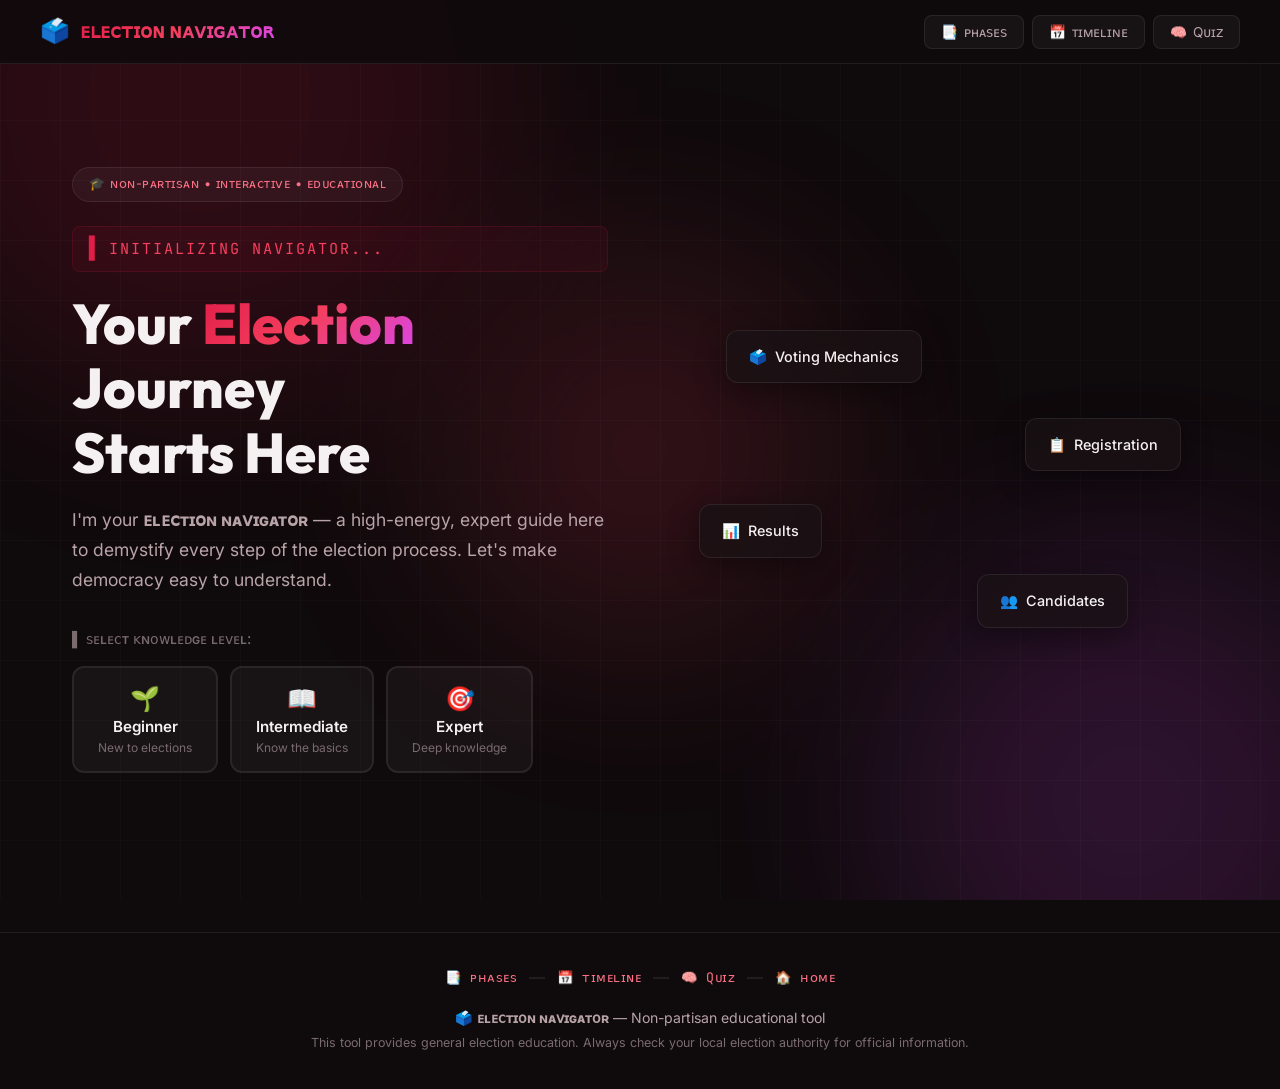
==== index.html @ d2ea7df3 "First Commit" ====
<!DOCTYPE html>
<html lang="en">
<head>
    <meta charset="UTF-8">
    <meta name="viewport" content="width=device-width, initial-scale=1.0">
    <meta name="description" content="Election Navigator — Your interactive, non-partisan guide to understanding the election process from registration to results.">
    <title>Election Navigator — Your Guide to the Election Process</title>
    <link rel="preconnect" href="https://fonts.googleapis.com">
    <link rel="preconnect" href="https://fonts.gstatic.com" crossorigin>
    <link href="https://fonts.googleapis.com/css2?family=Inter:wght@300;400;500;600;700;800;900&family=Outfit:wght@400;500;600;700;800&family=JetBrains+Mono:wght@400;500;600;700&display=swap" rel="stylesheet">
    <!-- Modular CSS -->
    <link rel="stylesheet" href="css/tokens.css">
    <link rel="stylesheet" href="css/base.css">
    <link rel="stylesheet" href="css/layout.css">
    <link rel="stylesheet" href="css/components.css">
    <link rel="stylesheet" href="css/neon-grid.css">
</head>
<body>
    <!-- Animated Background -->
    <div class="bg-animation">
        <div class="bg-orb bg-orb-1"></div>
        <div class="bg-orb bg-orb-2"></div>
        <div class="bg-orb bg-orb-3"></div>
        <div class="bg-grid"></div>
    </div>

    <!-- Header -->
    <header id="main-header">
        <div class="header-inner">
            <div class="logo">
                <span class="logo-icon">🗳️</span>
                <span class="logo-text">ᴇʟᴇᴄᴛɪᴏɴ ɴᴀᴠɪɢᴀᴛᴏʀ</span>
            </div>
            <nav class="header-nav">
                <button id="nav-phases" class="nav-btn">
                    <span>📑</span> ᴘʜᴀꜱᴇꜱ
                </button>
                <button id="nav-timeline" class="nav-btn">
                    <span>📅</span> ᴛɪᴍᴇʟɪɴᴇ
                </button>
                <button id="nav-quiz" class="nav-btn">
                    <span>🧠</span> Qᴜɪᴢ
                </button>
            </nav>
        </div>
    </header>

    <!-- Hero / Welcome Section -->
    <section id="hero" class="hero-section">
        <div class="hero-content">
            <div class="hero-badge">🎓 ɴᴏɴ-ᴘᴀʀᴛɪꜱᴀɴ • ɪɴᴛᴇʀᴀᴄᴛɪᴠᴇ • ᴇᴅᴜᴄᴀᴛɪᴏɴᴀʟ</div>
            <div class="terminal-init" id="terminal-init">
                <span class="terminal-caret">▌</span> <span class="terminal-text">INITIALIZING NAVIGATOR...</span>
            </div>
            <h1 class="hero-title">
                Your <span class="gradient-text">Election</span> Journey<br>Starts Here
            </h1>
            <p class="hero-subtitle">
                I'm your <strong>ᴇʟᴇᴄᴛɪᴏɴ ɴᴀᴠɪɢᴀᴛᴏʀ</strong> — a high-energy, expert guide here to
                demystify every step of the election process. Let's make democracy easy to understand.
            </p>
            <div class="hero-cta">
                <p class="cta-label">▌ ꜱᴇʟᴇᴄᴛ ᴋɴᴏᴡʟᴇᴅɢᴇ ʟᴇᴠᴇʟ:</p>
                <div class="level-selector" id="level-selector">
                    <button class="level-btn" data-level="beginner" id="btn-beginner">
                        <span class="level-emoji">🌱</span>
                        <span class="level-name">Beginner</span>
                        <span class="level-desc">New to elections</span>
                    </button>
                    <button class="level-btn" data-level="intermediate" id="btn-intermediate">
                        <span class="level-emoji">📖</span>
                        <span class="level-name">Intermediate</span>
                        <span class="level-desc">Know the basics</span>
                    </button>
                    <button class="level-btn" data-level="expert" id="btn-expert">
                        <span class="level-emoji">🎯</span>
                        <span class="level-name">Expert</span>
                        <span class="level-desc">Deep knowledge</span>
                    </button>
                </div>
            </div>
        </div>
        <div class="hero-visual">
            <div class="hero-card hero-card-1"><span>🗳️</span> Voting Mechanics</div>
            <div class="hero-card hero-card-2"><span>📋</span> Registration</div>
            <div class="hero-card hero-card-3"><span>📊</span> Results</div>
            <div class="hero-card hero-card-4"><span>👥</span> Candidates</div>
        </div>
    </section>

    <!-- Region Input Section -->
    <section id="region-section" class="region-section hidden">
        <div class="region-card glass-card">
            <div class="neon-header">▌║ 📍 ʀᴇɢɪᴏɴ ᴄᴏɴꜰɪɢᴜʀᴀᴛɪᴏɴ ║▌</div>
            <p>Enter your country or region for a tailored election timeline — or skip to explore general content.</p>
            <div class="region-input-group">
                <input type="text" id="region-input" placeholder="e.g., United States, India, United Kingdom..." autocomplete="off">
                <button id="region-submit" class="btn-primary">Generate Timeline</button>
            </div>
            <button id="region-skip" class="btn-ghost">Skip — Show General Info</button>
        </div>
    </section>

    <!-- Progress Tracker -->
    <section id="progress-section" class="progress-section hidden">
        <div class="progress-inner">
            <div class="neon-header">▌║ 📈 ʟᴇᴀʀɴɪɴɢ ᴘʀᴏɢʀᴇꜱꜱ ║▌</div>
            <div class="unicode-progress-bar" id="unicode-progress">
                <span class="progress-label">𝗞𝗡𝗢𝗪𝗟𝗘𝗗𝗚𝗘 𝗗𝗘𝗧𝗘𝗖𝗧𝗘𝗗:</span>
                <span class="progress-bar-track" id="progress-bar-visual">[░░░░░░░░░░]</span>
                <span class="progress-pct" id="progress-pct">0%</span>
            </div>
            <!-- Dynamically populated by renderer.js -->
            <div class="progress-track" id="progress-track"></div>
        </div>
    </section>

    <!-- Phase Cards Section -->
    <section id="phases-section" class="phases-section hidden">
        <div class="neon-header neon-header-center">▌║ 📚 ꜱʏꜱᴛᴇᴍ ᴘʜᴀꜱᴇꜱ ║▌</div>
        <div class="neon-separator">————————————————————————————————————</div>
        <p class="section-desc">Click any phase to dive deep. Complete the quiz to unlock the next phase.</p>
        <!-- Dynamically populated by renderer.js -->
        <div class="phases-grid" id="phases-grid"></div>
    </section>

    <!-- Timeline Section -->
    <section id="timeline-section" class="timeline-section hidden">
        <div class="neon-header neon-header-center">▌║ 📅 ᴇʟᴇᴄᴛɪᴏɴ ᴛɪᴍᴇʟɪɴᴇ ║▌</div>
        <div class="neon-separator">————————————————————————————————————</div>
        <p class="section-desc" id="timeline-desc">A generalized overview of the election cycle.</p>
        <!-- Dynamically populated by renderer.js -->
        <div class="timeline" id="timeline-container"></div>
    </section>

    <!-- Quick Actions Bar -->
    <div id="quick-actions" class="quick-actions hidden">
        <div class="qa-terminal-label">▌ Qᴜɪᴄᴋ-ᴀᴄᴛɪᴏɴ ᴛᴇʀᴍɪɴᴀʟ</div>
        <button class="qa-btn" id="qa-learn">📋 ʀᴇɢɪꜱᴛʀᴀᴛɪᴏɴ</button>
        <button class="qa-btn" id="qa-timeline">📅 ᴛɪᴍᴇʟɪɴᴇ</button>
        <button class="qa-btn" id="qa-quiz">🧠 Qᴜɪᴢ</button>
        <button class="qa-btn" id="qa-home">🏠 ʜᴏᴍᴇ</button>
    </div>

    <!-- Phase Detail Modal -->
    <div id="phase-modal" class="modal-overlay hidden">
        <div class="modal-content glass-card">
            <button class="modal-close" id="modal-close-btn">✕</button>
            <div id="modal-body"></div>
            <div class="modal-footer">
                <button class="btn-primary" id="modal-quiz-btn">🧠 Check for Understanding</button>
            </div>
        </div>
    </div>

    <!-- Quiz Modal -->
    <div id="quiz-modal" class="modal-overlay hidden">
        <div class="modal-content glass-card quiz-modal-content">
            <button class="modal-close" id="quiz-close-btn">✕</button>
            <div id="quiz-body"></div>
        </div>
    </div>

    <!-- Completion Celebration -->
    <div id="celebration" class="celebration hidden">
        <div class="celebration-content glass-card">
            <div class="celebration-emoji">🎉</div>
            <h2>Congratulations!</h2>
            <p id="celebration-text">You've completed all phases! You're now an Election Expert!</p>
            <button class="btn-primary">Continue Exploring</button>
        </div>
    </div>

    <!-- Footer -->
    <footer id="main-footer">
        <div class="footer-inner">
            <div class="footer-nav">
                <span class="footer-nav-btn">📑 ᴘʜᴀꜱᴇꜱ</span>
                <span class="footer-sep">—</span>
                <span class="footer-nav-btn">📅 ᴛɪᴍᴇʟɪɴᴇ</span>
                <span class="footer-sep">—</span>
                <span class="footer-nav-btn">🧠 Qᴜɪᴢ</span>
                <span class="footer-sep">—</span>
                <span class="footer-nav-btn">🏠 ʜᴏᴍᴇ</span>
            </div>
            <p>🗳️ <strong>ᴇʟᴇᴄᴛɪᴏɴ ɴᴀᴠɪɢᴀᴛᴏʀ</strong> — Non-partisan educational tool</p>
            <p class="footer-note">This tool provides general election education. Always check your local election authority for official information.</p>
        </div>
    </footer>

    <!-- ES Module Entry Point -->
    <script type="module" src="js/main.js"></script>
</body>
</html>
---- css/tokens.css ----
/* ============================================================
   DESIGN TOKENS — Single source of truth for theming
   Change these variables to retheme the entire application.
   ============================================================ */
:root {
  /* Background */
  --bg-primary: #0f0a0c;
  --bg-secondary: #1a1215;
  --bg-card: rgba(26, 18, 21, 0.75);

  /* Surfaces & Borders */
  --surface: rgba(255, 255, 255, 0.04);
  --border: rgba(255, 255, 255, 0.08);
  --border-hover: rgba(255, 255, 255, 0.15);

  /* Text */
  --text-primary: #f5f0f1;
  --text-secondary: #b8a3a8;
  --text-muted: #7a6b6f;

  /* Accent Colors (Rose / Magenta) */
  --accent-1: #e11d48;
  --accent-2: #f43f5e;
  --accent-3: #fb7185;
  --accent-glow: rgba(225, 29, 72, 0.3);

  /* Semantic Colors */
  --success: #10b981;
  --warning: #d946ef;
  --danger: #ef4444;

  /* Gradients */
  --gradient-primary: linear-gradient(135deg, #e11d48, #f43f5e, #fb7185);
  --gradient-hero: linear-gradient(135deg, #e11d48 0%, #f43f5e 50%, #d946ef 100%);

  /* Border Radius */
  --radius-sm: 8px;
  --radius-md: 12px;
  --radius-lg: 20px;
  --radius-xl: 28px;

  /* Shadows */
  --shadow-sm: 0 2px 8px rgba(0, 0, 0, 0.3);
  --shadow-md: 0 8px 30px rgba(0, 0, 0, 0.4);
  --shadow-lg: 0 20px 60px rgba(0, 0, 0, 0.5);

  /* Typography */
  --font-display: 'Outfit', sans-serif;
  --font-body: 'Inter', sans-serif;
  --font-mono: 'JetBrains Mono', monospace;

  /* Transitions */
  --transition: 0.3s cubic-bezier(0.4, 0, 0.2, 1);
}
---- css/base.css ----
/* ============================================================
   BASE — Reset, body, animated background, utility classes
   ============================================================ */

/* Reset */
*,
*::before,
*::after {
  box-sizing: border-box;
  margin: 0;
  padding: 0;
}

html {
  scroll-behavior: smooth;
  font-size: 16px;
}

body {
  font-family: var(--font-body);
  background: var(--bg-primary);
  color: var(--text-primary);
  min-height: 100vh;
  overflow-x: hidden;
  line-height: 1.6;
}

/* Animated Background */
.bg-animation {
  position: fixed;
  inset: 0;
  z-index: 0;
  overflow: hidden;
  pointer-events: none;
}

.bg-orb {
  position: absolute;
  border-radius: 50%;
  filter: blur(100px);
  opacity: 0.15;
  animation: orbFloat 20s ease-in-out infinite;
}

.bg-orb-1 {
  width: 600px;
  height: 600px;
  background: var(--accent-1);
  top: -200px;
  left: -100px;
}

.bg-orb-2 {
  width: 500px;
  height: 500px;
  background: var(--warning);
  bottom: -150px;
  right: -100px;
  animation-delay: -7s;
  animation-duration: 25s;
}

.bg-orb-3 {
  width: 400px;
  height: 400px;
  background: var(--accent-2);
  top: 50%;
  left: 50%;
  transform: translate(-50%, -50%);
  animation-delay: -14s;
  animation-duration: 30s;
}

.bg-grid {
  position: absolute;
  inset: 0;
  background-image:
    linear-gradient(rgba(255, 255, 255, 0.02) 1px, transparent 1px),
    linear-gradient(90deg, rgba(255, 255, 255, 0.02) 1px, transparent 1px);
  background-size: 60px 60px;
}

@keyframes orbFloat {
  0%, 100% { transform: translate(0, 0) scale(1); }
  33% { transform: translate(50px, -60px) scale(1.1); }
  66% { transform: translate(-30px, 40px) scale(0.9); }
}

/* Utility Classes */
.hidden { display: none !important; }

.glass-card {
  background: var(--bg-card);
  backdrop-filter: blur(20px);
  border: 1px solid var(--border);
  border-radius: var(--radius-lg);
}

.gradient-text {
  background: var(--gradient-hero);
  -webkit-background-clip: text;
  -webkit-text-fill-color: transparent;
}

/* Section typography */
.section-title {
  font-family: var(--font-display);
  font-size: 2rem;
  font-weight: 700;
  text-align: center;
  margin-bottom: 0.5rem;
}

.section-desc {
  text-align: center;
  color: var(--text-secondary);
  margin-bottom: 2.5rem;
  max-width: 600px;
  margin-left: auto;
  margin-right: auto;
}

.section-label {
  font-family: var(--font-display);
  font-size: 1rem;
  font-weight: 600;
  color: var(--text-muted);
  text-align: center;
  text-transform: uppercase;
  letter-spacing: 2px;
  margin-bottom: 1.5rem;
}
---- css/layout.css ----
/* ============================================================
   LAYOUT — Header, Hero, Region, Progress, Phases Grid,
            Timeline, Quick Actions, Footer, Responsive
   ============================================================ */

/* ----- Header ----- */
#main-header {
  position: fixed;
  top: 0; left: 0; right: 0;
  z-index: 100;
  background: rgba(15, 10, 12, 0.85);
  backdrop-filter: blur(20px);
  border-bottom: 1px solid var(--border);
  padding: 0 2rem;
  height: 64px;
}

.header-inner {
  max-width: 1200px;
  margin: 0 auto;
  display: flex;
  align-items: center;
  justify-content: space-between;
  height: 100%;
}

.logo {
  display: flex;
  align-items: center;
  gap: 10px;
}

.logo-icon { font-size: 1.5rem; }

.logo-text {
  font-family: var(--font-display);
  font-weight: 700;
  font-size: 1.25rem;
  background: var(--gradient-hero);
  -webkit-background-clip: text;
  -webkit-text-fill-color: transparent;
}

.header-nav { display: flex; gap: 8px; }

.nav-btn {
  background: var(--surface);
  border: 1px solid var(--border);
  color: var(--text-secondary);
  padding: 8px 16px;
  border-radius: var(--radius-sm);
  cursor: pointer;
  font-family: var(--font-body);
  font-size: 0.85rem;
  transition: var(--transition);
  display: flex;
  align-items: center;
  gap: 6px;
}

.nav-btn:hover {
  background: rgba(255, 255, 255, 0.08);
  color: var(--text-primary);
  border-color: var(--border-hover);
}

/* ----- Hero ----- */
.hero-section {
  position: relative;
  z-index: 1;
  min-height: 100vh;
  display: flex;
  align-items: center;
  justify-content: center;
  gap: 4rem;
  padding: 100px 2rem 60px;
  max-width: 1200px;
  margin: 0 auto;
}

.hero-content { flex: 1; max-width: 600px; }

.hero-badge {
  display: inline-block;
  padding: 6px 16px;
  border-radius: 50px;
  background: var(--surface);
  border: 1px solid var(--border);
  font-size: 0.8rem;
  color: var(--accent-3);
  margin-bottom: 1.5rem;
  letter-spacing: 0.5px;
}

.hero-title {
  font-family: var(--font-display);
  font-size: clamp(2.5rem, 5vw, 3.5rem);
  font-weight: 800;
  line-height: 1.15;
  margin-bottom: 1.25rem;
}

.hero-subtitle {
  font-size: 1.1rem;
  color: var(--text-secondary);
  line-height: 1.7;
  margin-bottom: 2rem;
}

.cta-label {
  font-size: 0.9rem;
  color: var(--text-muted);
  margin-bottom: 1rem;
  font-weight: 500;
}

.level-selector { display: flex; gap: 12px; flex-wrap: wrap; }

.level-btn {
  display: flex;
  flex-direction: column;
  align-items: center;
  gap: 4px;
  padding: 16px 24px;
  border-radius: var(--radius-md);
  background: var(--surface);
  border: 2px solid var(--border);
  color: var(--text-primary);
  cursor: pointer;
  transition: var(--transition);
  font-family: var(--font-body);
  min-width: 120px;
}

.level-btn:hover {
  border-color: var(--accent-1);
  background: rgba(225, 29, 72, 0.1);
  transform: translateY(-3px);
}

.level-btn.selected {
  border-color: var(--accent-1);
  background: rgba(225, 29, 72, 0.15);
  box-shadow: 0 0 20px var(--accent-glow);
}

.level-emoji { font-size: 1.5rem; }
.level-name { font-weight: 600; font-size: 0.95rem; }
.level-desc { font-size: 0.75rem; color: var(--text-muted); }

/* Hero floating cards */
.hero-visual { flex: 1; position: relative; min-height: 350px; display: none; }

.hero-card {
  position: absolute;
  padding: 14px 22px;
  border-radius: var(--radius-md);
  background: var(--bg-card);
  backdrop-filter: blur(10px);
  border: 1px solid var(--border);
  font-weight: 500;
  font-size: 0.9rem;
  display: flex;
  align-items: center;
  gap: 8px;
  animation: cardFloat 6s ease-in-out infinite;
  box-shadow: var(--shadow-md);
}

.hero-card-1 { top: 10%; left: 10%; animation-delay: 0s; }
.hero-card-2 { top: 35%; right: 5%; animation-delay: -1.5s; }
.hero-card-3 { bottom: 25%; left: 5%; animation-delay: -3s; }
.hero-card-4 { bottom: 5%; right: 15%; animation-delay: -4.5s; }

@keyframes cardFloat {
  0%, 100% { transform: translateY(0); }
  50% { transform: translateY(-15px); }
}

@media (min-width: 900px) { .hero-visual { display: block; } }

/* ----- Region Section ----- */
.region-section { position: relative; z-index: 1; padding: 2rem; max-width: 650px; margin: 0 auto; }
.region-card { padding: 2.5rem; text-align: center; }
.region-card h2 { font-family: var(--font-display); margin-bottom: 0.75rem; }
.region-card p { color: var(--text-secondary); margin-bottom: 1.5rem; }
.region-input-group { display: flex; gap: 10px; margin-bottom: 1rem; }

#region-input {
  flex: 1;
  padding: 12px 18px;
  border-radius: var(--radius-md);
  background: var(--surface);
  border: 1px solid var(--border);
  color: var(--text-primary);
  font-family: var(--font-body);
  font-size: 0.95rem;
  outline: none;
  transition: var(--transition);
}

#region-input:focus {
  border-color: var(--accent-1);
  box-shadow: 0 0 0 3px var(--accent-glow);
}

/* ----- Progress Section ----- */
.progress-section { position: relative; z-index: 1; padding: 3rem 2rem 1rem; }
.progress-inner { max-width: 800px; margin: 0 auto; }
.progress-track { display: flex; align-items: center; justify-content: center; gap: 0; flex-wrap: wrap; }

.progress-step { display: flex; flex-direction: column; align-items: center; gap: 6px; }
.progress-step span { font-size: 0.8rem; color: var(--text-muted); font-weight: 500; }

.step-dot {
  width: 40px; height: 40px;
  border-radius: 50%;
  background: var(--surface);
  border: 2px solid var(--border);
  display: flex; align-items: center; justify-content: center;
  font-weight: 700; font-size: 0.85rem;
  color: var(--text-muted);
  transition: var(--transition);
}

.progress-step.completed .step-dot { background: var(--accent-1); border-color: var(--accent-1); color: #fff; }
.progress-step.active .step-dot { border-color: var(--accent-1); color: var(--accent-1); box-shadow: 0 0 15px var(--accent-glow); }
.progress-step.completed span,
.progress-step.active span { color: var(--text-primary); }

.progress-line {
  width: 60px; height: 2px;
  background: var(--border);
  margin: 0 8px; margin-bottom: 20px;
  transition: var(--transition);
}

.progress-line.filled { background: var(--accent-1); }

/* ----- Phases Grid ----- */
.phases-section { position: relative; z-index: 1; padding: 3rem 2rem 4rem; max-width: 1200px; margin: 0 auto; }
.phases-grid { display: grid; grid-template-columns: repeat(auto-fill, minmax(270px, 1fr)); gap: 20px; }

/* ----- Timeline ----- */
.timeline-section { position: relative; z-index: 1; padding: 3rem 2rem 4rem; max-width: 800px; margin: 0 auto; }
.timeline { position: relative; padding-left: 40px; }
.timeline::before {
  content: '';
  position: absolute;
  left: 15px; top: 0; bottom: 0;
  width: 2px;
  background: var(--border);
}

.tl-item {
  position: relative;
  margin-bottom: 2rem;
  padding: 1.5rem;
  background: var(--bg-card);
  border: 1px solid var(--border);
  border-radius: var(--radius-md);
  transition: var(--transition);
}

.tl-item:hover { border-color: var(--border-hover); transform: translateX(4px); }

.tl-dot {
  position: absolute;
  left: -33px; top: 1.5rem;
  width: 12px; height: 12px;
  border-radius: 50%;
  background: var(--accent-1);
  border: 2px solid var(--bg-primary);
  box-shadow: 0 0 10px var(--accent-glow);
}

.tl-item h4 { font-family: var(--font-display); font-size: 1rem; margin-bottom: 4px; }
.tl-item .tl-date { font-size: 0.8rem; color: var(--accent-3); margin-bottom: 0.5rem; font-weight: 500; }
.tl-item p { font-size: 0.88rem; color: var(--text-secondary); line-height: 1.5; }

/* ----- Quick Actions ----- */
.quick-actions {
  position: fixed;
  bottom: 24px; left: 50%;
  transform: translateX(-50%);
  z-index: 90;
  display: flex; gap: 10px;
  padding: 12px 20px;
  background: rgba(15, 10, 12, 0.92);
  backdrop-filter: blur(20px);
  border: 1px solid var(--border);
  border-radius: 50px;
  box-shadow: var(--shadow-lg);
  animation: slideUp 0.5s ease-out;
}

@keyframes slideUp {
  from { transform: translateX(-50%) translateY(40px); opacity: 0; }
  to { transform: translateX(-50%) translateY(0); opacity: 1; }
}

/* ----- Footer ----- */
#main-footer {
  position: relative;
  z-index: 1;
  padding: 2rem;
  border-top: 1px solid var(--border);
  text-align: center;
  margin-top: 2rem;
}

.footer-inner p { color: var(--text-secondary); font-size: 0.88rem; margin-bottom: 4px; }
.footer-note { font-size: 0.78rem !important; color: var(--text-muted) !important; }

/* ----- Responsive ----- */
@media (max-width: 768px) {
  .hero-section { flex-direction: column; padding-top: 80px; gap: 2rem; min-height: auto; }
  .hero-title { font-size: 2rem; }
  .level-selector { flex-direction: column; }
  .level-btn { flex-direction: row; min-width: unset; }
  .phases-grid { grid-template-columns: 1fr; }
  .quick-actions {
    flex-direction: column;
    border-radius: var(--radius-lg);
    bottom: 12px; left: 12px; right: 12px;
    transform: none;
  }
  @keyframes slideUp {
    from { transform: translateY(40px); opacity: 0; }
    to { transform: translateY(0); opacity: 1; }
  }
  .region-input-group { flex-direction: column; }
  .header-nav { display: none; }
  .modal-content { padding: 1.5rem; }
  .progress-line { width: 30px; }
}
---- css/components.css ----
/* ============================================================
   COMPONENTS — Buttons, Cards, Modals, Tags, Quiz, Celebration
   ============================================================ */

/* ----- Buttons ----- */
.btn-primary {
  background: var(--gradient-primary);
  color: #fff;
  border: none;
  padding: 12px 28px;
  border-radius: var(--radius-md);
  cursor: pointer;
  font-family: var(--font-body);
  font-weight: 600;
  font-size: 0.95rem;
  transition: var(--transition);
  box-shadow: 0 4px 15px var(--accent-glow);
}

.btn-primary:hover {
  transform: translateY(-2px);
  box-shadow: 0 8px 25px var(--accent-glow);
}

.btn-ghost {
  background: transparent;
  color: var(--text-secondary);
  border: 1px solid var(--border);
  padding: 10px 24px;
  border-radius: var(--radius-md);
  cursor: pointer;
  font-family: var(--font-body);
  font-size: 0.9rem;
  transition: var(--transition);
}

.btn-ghost:hover {
  border-color: var(--border-hover);
  color: var(--text-primary);
}

.qa-btn {
  padding: 10px 18px;
  border-radius: 50px;
  border: 1px solid var(--border);
  background: var(--surface);
  color: var(--text-secondary);
  cursor: pointer;
  font-family: var(--font-body);
  font-size: 0.82rem;
  font-weight: 500;
  transition: var(--transition);
  white-space: nowrap;
}

.qa-btn:hover {
  background: rgba(225, 29, 72, 0.15);
  color: var(--text-primary);
  border-color: var(--accent-1);
}

/* ----- Phase Cards ----- */
.phase-card {
  background: var(--bg-card);
  backdrop-filter: blur(10px);
  border: 1px solid var(--border);
  border-radius: var(--radius-lg);
  padding: 2rem;
  cursor: pointer;
  transition: var(--transition);
  position: relative;
  overflow: hidden;
}

.phase-card::before {
  content: '';
  position: absolute;
  inset: 0;
  background: var(--gradient-primary);
  opacity: 0;
  transition: var(--transition);
}

.phase-card:hover { transform: translateY(-4px); border-color: var(--border-hover); }
.phase-card:hover::before { opacity: 0.05; }
.phase-card.locked { opacity: 0.5; cursor: not-allowed; }
.phase-card.locked:hover { transform: none; }
.phase-card.active { border-color: rgba(225, 29, 72, 0.3); }
.phase-card.done { border-color: rgba(16, 185, 129, 0.3); }

.phase-number {
  position: absolute;
  top: 12px; right: 16px;
  font-family: var(--font-display);
  font-size: 2.5rem;
  font-weight: 800;
  color: rgba(255, 255, 255, 0.04);
  z-index: 0;
}

.phase-icon { font-size: 2rem; margin-bottom: 0.75rem; position: relative; z-index: 1; }

.phase-card h3 {
  font-family: var(--font-display);
  font-size: 1.15rem;
  font-weight: 700;
  margin-bottom: 0.5rem;
  position: relative;
  z-index: 1;
}

.phase-card p {
  font-size: 0.88rem;
  color: var(--text-secondary);
  line-height: 1.5;
  margin-bottom: 1rem;
  position: relative;
  z-index: 1;
}

.phase-tags { display: flex; flex-wrap: wrap; gap: 6px; margin-bottom: 1rem; position: relative; z-index: 1; }

.tag {
  padding: 4px 10px;
  border-radius: 50px;
  font-size: 0.75rem;
  background: var(--surface);
  border: 1px solid var(--border);
  color: var(--text-muted);
}

.phase-status {
  display: flex;
  align-items: center;
  gap: 6px;
  font-size: 0.8rem;
  color: var(--text-muted);
  position: relative;
  z-index: 1;
}

/* ----- Modals ----- */
.modal-overlay {
  position: fixed;
  inset: 0;
  z-index: 200;
  background: rgba(0, 0, 0, 0.7);
  backdrop-filter: blur(8px);
  display: flex;
  align-items: center;
  justify-content: center;
  padding: 2rem;
  animation: fadeIn 0.3s ease;
}

.modal-content {
  width: 100%;
  max-width: 700px;
  max-height: 85vh;
  overflow-y: auto;
  padding: 2.5rem;
  position: relative;
}

.modal-close {
  position: absolute;
  top: 16px; right: 16px;
  width: 36px; height: 36px;
  border-radius: 50%;
  background: var(--surface);
  border: 1px solid var(--border);
  color: var(--text-secondary);
  cursor: pointer;
  font-size: 1rem;
  display: flex;
  align-items: center;
  justify-content: center;
  transition: var(--transition);
}

.modal-close:hover { background: rgba(239, 68, 68, 0.2); color: var(--danger); }
.modal-footer { margin-top: 2rem; display: flex; justify-content: center; }

@keyframes fadeIn { from { opacity: 0; } to { opacity: 1; } }

/* Modal content typography */
#modal-body h2 { font-family: var(--font-display); font-size: 1.6rem; margin-bottom: 0.5rem; }
#modal-body .modal-phase-label { font-size: 0.85rem; color: var(--accent-3); font-weight: 600; margin-bottom: 1.5rem; text-transform: uppercase; letter-spacing: 1px; }
#modal-body h3 { font-family: var(--font-display); font-size: 1.15rem; margin-top: 1.5rem; margin-bottom: 0.5rem; color: var(--accent-3); }
#modal-body p { color: var(--text-secondary); margin-bottom: 0.75rem; line-height: 1.7; }
#modal-body ul { list-style: none; padding: 0; margin-bottom: 1rem; }
#modal-body ul li { padding: 6px 0 6px 20px; position: relative; color: var(--text-secondary); font-size: 0.92rem; }
#modal-body ul li::before { content: '→'; position: absolute; left: 0; color: var(--accent-1); font-weight: 700; }
#modal-body .key-term { color: var(--accent-3); font-weight: 600; }

#modal-body .info-box {
  background: rgba(225, 29, 72, 0.08);
  border: 1px solid rgba(225, 29, 72, 0.2);
  border-radius: var(--radius-md);
  padding: 1rem 1.25rem;
  margin: 1rem 0;
}

#modal-body .info-box p { color: var(--text-primary); margin: 0; }

/* ----- Quiz ----- */
.quiz-modal-content { max-width: 600px; }
#quiz-body h2 { font-family: var(--font-display); font-size: 1.4rem; margin-bottom: 0.25rem; }
#quiz-body .quiz-phase-label { font-size: 0.85rem; color: var(--accent-3); margin-bottom: 1.5rem; }
#quiz-body .quiz-question { font-size: 1.05rem; font-weight: 500; margin-bottom: 1.25rem; line-height: 1.6; }

.quiz-options { display: flex; flex-direction: column; gap: 10px; margin-bottom: 1.5rem; }

.quiz-option {
  padding: 14px 18px;
  border-radius: var(--radius-md);
  background: var(--surface);
  border: 2px solid var(--border);
  color: var(--text-primary);
  cursor: pointer;
  font-family: var(--font-body);
  font-size: 0.92rem;
  text-align: left;
  transition: var(--transition);
  display: flex;
  align-items: center;
  gap: 10px;
}

.quiz-option:hover { border-color: var(--accent-1); background: rgba(225, 29, 72, 0.08); }
.quiz-option.correct { border-color: var(--success); background: rgba(16, 185, 129, 0.1); }
.quiz-option.wrong { border-color: var(--danger); background: rgba(239, 68, 68, 0.1); }

.quiz-option .opt-letter {
  width: 28px; height: 28px;
  border-radius: 50%;
  background: rgba(255, 255, 255, 0.06);
  display: flex; align-items: center; justify-content: center;
  font-weight: 700; font-size: 0.8rem;
  flex-shrink: 0;
}

.quiz-feedback {
  padding: 1rem 1.25rem;
  border-radius: var(--radius-md);
  margin-bottom: 1rem;
  font-size: 0.92rem;
  line-height: 1.5;
}

.quiz-feedback.correct-fb { background: rgba(16, 185, 129, 0.1); border: 1px solid rgba(16, 185, 129, 0.3); color: var(--success); }
.quiz-feedback.wrong-fb { background: rgba(239, 68, 68, 0.1); border: 1px solid rgba(239, 68, 68, 0.3); color: var(--danger); }
.quiz-next-btn { margin-top: 0.5rem; }

.quiz-score { text-align: center; padding: 2rem; }
.quiz-score .score-emoji { font-size: 3rem; margin-bottom: 1rem; }
.quiz-score h3 { font-family: var(--font-display); font-size: 1.5rem; margin-bottom: 0.5rem; }
.quiz-score p { color: var(--text-secondary); margin-bottom: 1.5rem; }

/* ----- Celebration ----- */
.celebration {
  position: fixed;
  inset: 0;
  z-index: 300;
  background: rgba(0, 0, 0, 0.8);
  backdrop-filter: blur(10px);
  display: flex;
  align-items: center;
  justify-content: center;
}

.celebration-content { padding: 3rem; text-align: center; max-width: 450px; }
.celebration-emoji { font-size: 4rem; margin-bottom: 1rem; animation: celebBounce 1s ease infinite; }
@keyframes celebBounce { 0%,100% { transform: scale(1); } 50% { transform: scale(1.2); } }
.celebration-content h2 { font-family: var(--font-display); font-size: 2rem; margin-bottom: 0.5rem; }
.celebration-content p { color: var(--text-secondary); margin-bottom: 1.5rem; }
---- css/neon-grid.css ----
/* ============================================================
   NEON GRID PROTOCOL — Terminal-style UI elements
   ============================================================ */

/* Terminal Init Greeting */
.terminal-init {
  font-family: var(--font-mono);
  font-size: 0.95rem;
  color: var(--accent-2);
  margin-bottom: 1.25rem;
  display: flex;
  align-items: center;
  gap: 6px;
  padding: 10px 16px;
  background: rgba(225, 29, 72, 0.06);
  border: 1px solid rgba(225, 29, 72, 0.15);
  border-radius: var(--radius-sm);
  letter-spacing: 2px;
}

.terminal-caret {
  color: var(--accent-1);
  animation: caretBlink 1s step-end infinite;
  font-size: 1.2rem;
  line-height: 1;
}

@keyframes caretBlink {
  0%, 100% { opacity: 1; }
  50% { opacity: 0; }
}

/* Neon Block Headers */
.neon-header {
  font-family: var(--font-mono);
  font-size: 1.1rem;
  color: var(--accent-2);
  letter-spacing: 1.5px;
  padding: 8px 0;
  margin-bottom: 0.75rem;
  text-shadow: 0 0 10px var(--accent-glow), 0 0 20px rgba(225, 29, 72, 0.15);
}

.neon-header-center { text-align: center; }

/* Neon Separator */
.neon-separator {
  text-align: center;
  color: var(--accent-1);
  opacity: 0.3;
  font-size: 0.7rem;
  margin-bottom: 0.5rem;
  letter-spacing: -1px;
}

/* Unicode Progress Bar */
.unicode-progress-bar {
  display: flex;
  align-items: center;
  gap: 12px;
  justify-content: center;
  font-family: var(--font-mono);
  font-size: 0.9rem;
  padding: 12px 20px;
  margin-bottom: 1.5rem;
  background: rgba(225, 29, 72, 0.05);
  border: 1px solid rgba(225, 29, 72, 0.12);
  border-radius: var(--radius-md);
}

.progress-label { color: var(--text-muted); font-size: 0.75rem; font-weight: 700; }
.progress-bar-track { color: var(--accent-2); font-size: 1rem; letter-spacing: 1px; }
.progress-pct { color: var(--accent-3); font-weight: 700; font-size: 0.95rem; }

/* Glow-Tab Status Cards */
.glow-tab {
  font-family: var(--font-mono) !important;
  font-size: 0.78rem !important;
  letter-spacing: 0.5px;
  padding: 6px 12px !important;
  border-radius: var(--radius-sm) !important;
  background: rgba(225, 29, 72, 0.06) !important;
  border: 1px solid rgba(225, 29, 72, 0.15) !important;
  color: var(--accent-3) !important;
  text-align: center;
}

/* Quick-Action Terminal Label */
.qa-terminal-label {
  font-family: var(--font-mono);
  font-size: 0.7rem;
  color: var(--accent-3);
  letter-spacing: 1px;
  padding-right: 8px;
  border-right: 1px solid var(--border);
  white-space: nowrap;
}

/* Footer Navigation */
.footer-nav {
  display: flex;
  align-items: center;
  justify-content: center;
  gap: 12px;
  margin-bottom: 1rem;
  flex-wrap: wrap;
}

.footer-nav-btn {
  font-family: var(--font-mono);
  font-size: 0.82rem;
  color: var(--accent-3);
  cursor: pointer;
  transition: var(--transition);
  letter-spacing: 0.5px;
}

.footer-nav-btn:hover {
  color: var(--accent-1);
  text-shadow: 0 0 8px var(--accent-glow);
}

.footer-sep { color: var(--text-muted); opacity: 0.3; }
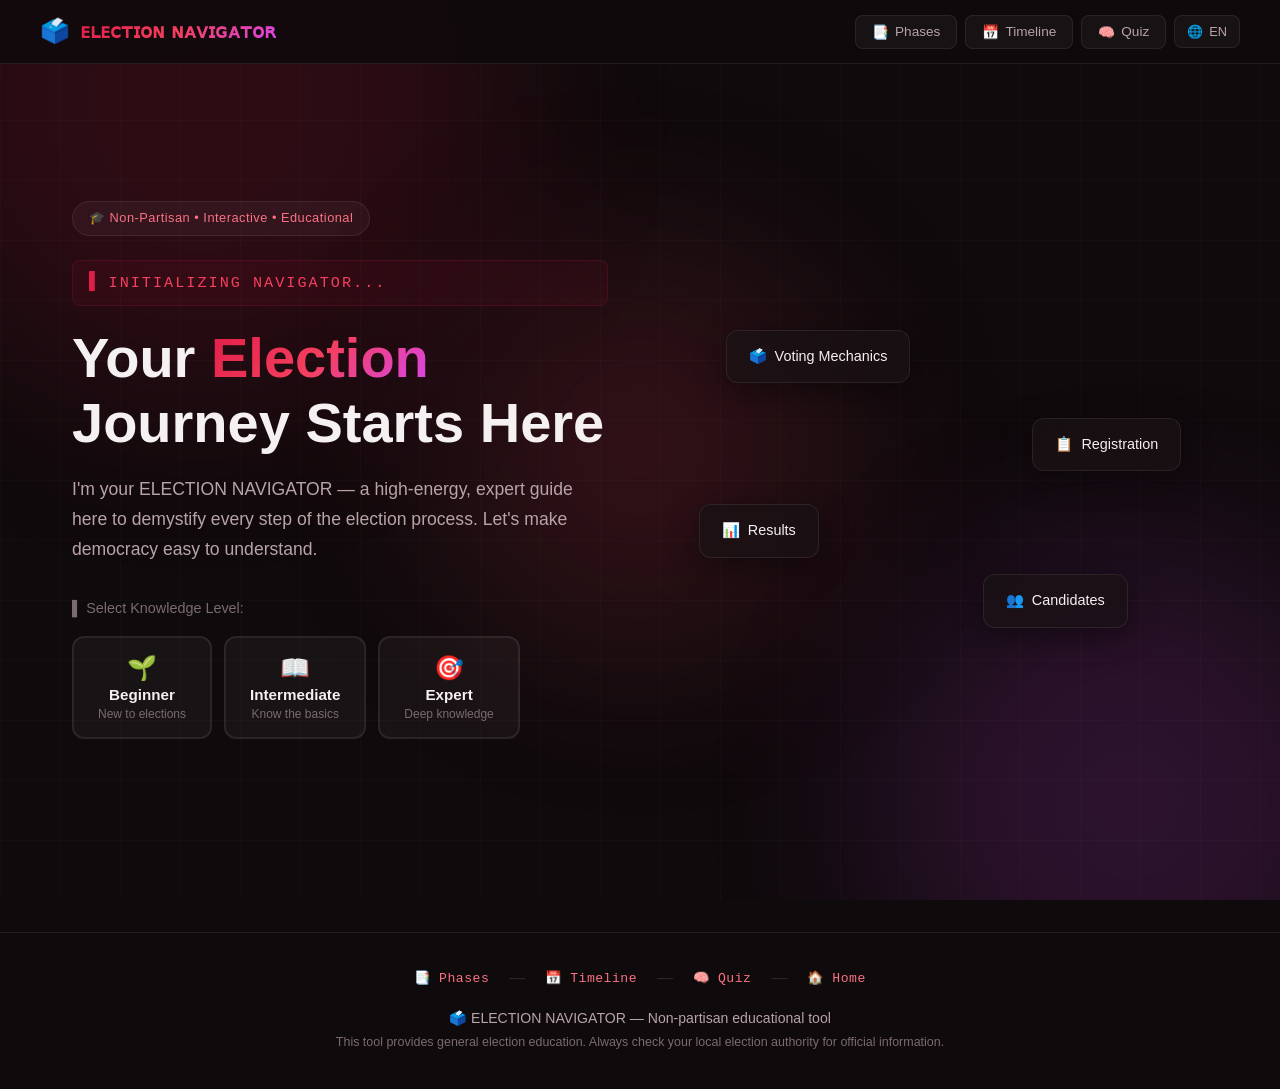
==== commit d4f4c390: "feat: score boost — security, a11y, testing, i18n, Google Services Major overhaul across all 6 evalu" ====
--- a/index.html
+++ b/index.html
@@ -1,13 +1,62 @@
 <!DOCTYPE html>
-<html lang="en">
+<html lang="en" dir="ltr">
 <head>
     <meta charset="UTF-8">
     <meta name="viewport" content="width=device-width, initial-scale=1.0">
-    <meta name="description" content="Election Navigator — Your interactive, non-partisan guide to understanding the election process from registration to results.">
+    <meta name="description" content="Election Navigator — Your interactive, non-partisan guide to understanding the election process from registration to results. Supports multiple languages.">
+    <meta name="theme-color" content="#0f0a0c">
+    <meta name="color-scheme" content="dark">
+    <meta name="robots" content="index, follow">
+    <meta name="author" content="Kanishk Yadav">
+    <meta http-equiv="Content-Security-Policy" content="default-src 'self'; script-src 'self' https://www.googletagmanager.com https://www.google-analytics.com; style-src 'self' https://fonts.googleapis.com 'unsafe-inline'; font-src https://fonts.gstatic.com; connect-src https://www.google-analytics.com https://analytics.google.com; img-src 'self' data:;">
+    <meta http-equiv="X-Content-Type-Options" content="nosniff">
+    <meta name="referrer" content="no-referrer">
     <title>Election Navigator — Your Guide to the Election Process</title>
+
+    <!-- Google Structured Data (JSON-LD) -->
+    <script type="application/ld+json">
+    {
+      "@context": "https://schema.org",
+      "@type": "WebApplication",
+      "name": "Election Navigator",
+      "description": "A non-partisan, interactive educational tool that guides users through the election process from registration to results.",
+      "applicationCategory": "EducationalApplication",
+      "operatingSystem": "Any",
+      "author": {
+        "@type": "Person",
+        "name": "Kanishk Yadav"
+      },
+      "offers": {
+        "@type": "Offer",
+        "price": "0",
+        "priceCurrency": "USD"
+      },
+      "inLanguage": ["en", "hi", "ta", "te", "bn"],
+      "isAccessibleForFree": true
+    }
+    </script>
+
+    <!-- Google Analytics 4 -->
+    <script async src="https://www.googletagmanager.com/gtag/js?id=G-XXXXXXXXXX"></script>
+    <script>
+      window.dataLayer = window.dataLayer || [];
+      function gtag(){dataLayer.push(arguments);}
+      gtag('js', new Date());
+      gtag('config', 'G-XXXXXXXXXX', { anonymize_ip: true, send_page_view: true });
+    </script>
+
+    <!-- Preconnect & DNS Prefetch -->
     <link rel="preconnect" href="https://fonts.googleapis.com">
     <link rel="preconnect" href="https://fonts.gstatic.com" crossorigin>
+    <link rel="dns-prefetch" href="https://www.googletagmanager.com">
+
+    <!-- Google Fonts -->
     <link href="https://fonts.googleapis.com/css2?family=Inter:wght@300;400;500;600;700;800;900&family=Outfit:wght@400;500;600;700;800&family=JetBrains+Mono:wght@400;500;600;700&display=swap" rel="stylesheet">
+
+    <!-- Preload Critical CSS -->
+    <link rel="preload" href="css/tokens.css" as="style">
+    <link rel="preload" href="css/base.css" as="style">
+
     <!-- Modular CSS -->
     <link rel="stylesheet" href="css/tokens.css">
     <link rel="stylesheet" href="css/base.css">
@@ -16,8 +65,14 @@
     <link rel="stylesheet" href="css/neon-grid.css">
 </head>
 <body>
+    <!-- Skip Navigation Link (Accessibility) -->
+    <a href="#hero" class="skip-link" id="skip-link">Skip to main content</a>
+
+    <!-- Live Region for Screen Reader Announcements -->
+    <div id="sr-announcer" class="sr-only" aria-live="polite" aria-atomic="true" role="status"></div>
+
     <!-- Animated Background -->
-    <div class="bg-animation">
+    <div class="bg-animation" aria-hidden="true">
         <div class="bg-orb bg-orb-1"></div>
         <div class="bg-orb bg-orb-2"></div>
         <div class="bg-orb bg-orb-3"></div>
@@ -25,62 +80,73 @@
     </div>
 
     <!-- Header -->
-    <header id="main-header">
+    <header id="main-header" role="banner">
         <div class="header-inner">
             <div class="logo">
-                <span class="logo-icon">🗳️</span>
+                <span class="logo-icon" aria-hidden="true">🗳️</span>
                 <span class="logo-text">ᴇʟᴇᴄᴛɪᴏɴ ɴᴀᴠɪɢᴀᴛᴏʀ</span>
             </div>
-            <nav class="header-nav">
-                <button id="nav-phases" class="nav-btn">
-                    <span>📑</span> ᴘʜᴀꜱᴇꜱ
+            <nav class="header-nav" aria-label="Main navigation">
+                <button id="nav-phases" class="nav-btn" aria-label="Navigate to Phases section">
+                    <span aria-hidden="true">📑</span> <span data-i18n="header.phases">ᴘʜᴀꜱᴇꜱ</span>
                 </button>
-                <button id="nav-timeline" class="nav-btn">
-                    <span>📅</span> ᴛɪᴍᴇʟɪɴᴇ
+                <button id="nav-timeline" class="nav-btn" aria-label="Navigate to Timeline section">
+                    <span aria-hidden="true">📅</span> <span data-i18n="header.timeline">ᴛɪᴍᴇʟɪɴᴇ</span>
                 </button>
-                <button id="nav-quiz" class="nav-btn">
-                    <span>🧠</span> Qᴜɪᴢ
+                <button id="nav-quiz" class="nav-btn" aria-label="Navigate to Quiz section">
+                    <span aria-hidden="true">🧠</span> <span data-i18n="header.quiz">Qᴜɪᴢ</span>
                 </button>
+                <!-- Language Selector -->
+                <div class="lang-selector" role="group" aria-label="Language selector">
+                    <button id="lang-toggle" class="nav-btn lang-btn" aria-haspopup="listbox" aria-expanded="false" aria-label="Change language">
+                        <span aria-hidden="true">🌐</span> <span id="lang-current">EN</span>
+                    </button>
+                    <ul id="lang-dropdown" class="lang-dropdown hidden" role="listbox" aria-label="Select language">
+                    </ul>
+                </div>
             </nav>
         </div>
     </header>
 
+    <!-- Main Content -->
+    <main id="main-content" role="main">
+
     <!-- Hero / Welcome Section -->
-    <section id="hero" class="hero-section">
+    <section id="hero" class="hero-section" aria-labelledby="hero-title">
         <div class="hero-content">
-            <div class="hero-badge">🎓 ɴᴏɴ-ᴘᴀʀᴛɪꜱᴀɴ • ɪɴᴛᴇʀᴀᴄᴛɪᴠᴇ • ᴇᴅᴜᴄᴀᴛɪᴏɴᴀʟ</div>
-            <div class="terminal-init" id="terminal-init">
-                <span class="terminal-caret">▌</span> <span class="terminal-text">INITIALIZING NAVIGATOR...</span>
-            </div>
-            <h1 class="hero-title">
-                Your <span class="gradient-text">Election</span> Journey<br>Starts Here
+            <div class="hero-badge" data-i18n="hero.badge">🎓 ɴᴏɴ-ᴘᴀʀᴛɪꜱᴀɴ • ɪɴᴛᴇʀᴀᴄᴛɪᴠᴇ • ᴇᴅᴜᴄᴀᴛɪᴏɴᴀʟ</div>
+            <div class="terminal-init" id="terminal-init" aria-hidden="true">
+                <span class="terminal-caret">▌</span> <span class="terminal-text" data-i18n="hero.terminal">INITIALIZING NAVIGATOR...</span>
+            </div>
+            <h1 class="hero-title" id="hero-title">
+                <span data-i18n="hero.titleLine1">Your</span> <span class="gradient-text" data-i18n="hero.titleHighlight">Election</span> <span data-i18n="hero.titleLine2">Journey Starts Here</span>
             </h1>
-            <p class="hero-subtitle">
+            <p class="hero-subtitle" data-i18n="hero.subtitle">
                 I'm your <strong>ᴇʟᴇᴄᴛɪᴏɴ ɴᴀᴠɪɢᴀᴛᴏʀ</strong> — a high-energy, expert guide here to
                 demystify every step of the election process. Let's make democracy easy to understand.
             </p>
             <div class="hero-cta">
-                <p class="cta-label">▌ ꜱᴇʟᴇᴄᴛ ᴋɴᴏᴡʟᴇᴅɢᴇ ʟᴇᴠᴇʟ:</p>
-                <div class="level-selector" id="level-selector">
-                    <button class="level-btn" data-level="beginner" id="btn-beginner">
-                        <span class="level-emoji">🌱</span>
-                        <span class="level-name">Beginner</span>
-                        <span class="level-desc">New to elections</span>
-                    </button>
-                    <button class="level-btn" data-level="intermediate" id="btn-intermediate">
-                        <span class="level-emoji">📖</span>
-                        <span class="level-name">Intermediate</span>
-                        <span class="level-desc">Know the basics</span>
-                    </button>
-                    <button class="level-btn" data-level="expert" id="btn-expert">
-                        <span class="level-emoji">🎯</span>
-                        <span class="level-name">Expert</span>
-                        <span class="level-desc">Deep knowledge</span>
+                <p class="cta-label" data-i18n="hero.ctaLabel">▌ ꜱᴇʟᴇᴄᴛ ᴋɴᴏᴡʟᴇᴅɢᴇ ʟᴇᴠᴇʟ:</p>
+                <div class="level-selector" id="level-selector" role="group" aria-label="Select knowledge level">
+                    <button class="level-btn" data-level="beginner" id="btn-beginner" aria-label="Beginner — New to elections">
+                        <span class="level-emoji" aria-hidden="true">🌱</span>
+                        <span class="level-name" data-i18n="hero.beginner">Beginner</span>
+                        <span class="level-desc" data-i18n="hero.beginnerDesc">New to elections</span>
+                    </button>
+                    <button class="level-btn" data-level="intermediate" id="btn-intermediate" aria-label="Intermediate — Know the basics">
+                        <span class="level-emoji" aria-hidden="true">📖</span>
+                        <span class="level-name" data-i18n="hero.intermediate">Intermediate</span>
+                        <span class="level-desc" data-i18n="hero.intermediateDesc">Know the basics</span>
+                    </button>
+                    <button class="level-btn" data-level="expert" id="btn-expert" aria-label="Expert — Deep knowledge">
+                        <span class="level-emoji" aria-hidden="true">🎯</span>
+                        <span class="level-name" data-i18n="hero.expert">Expert</span>
+                        <span class="level-desc" data-i18n="hero.expertDesc">Deep knowledge</span>
                     </button>
                 </div>
             </div>
         </div>
-        <div class="hero-visual">
+        <div class="hero-visual" aria-hidden="true">
             <div class="hero-card hero-card-1"><span>🗳️</span> Voting Mechanics</div>
             <div class="hero-card hero-card-2"><span>📋</span> Registration</div>
             <div class="hero-card hero-card-3"><span>📊</span> Results</div>
@@ -89,102 +155,105 @@
     </section>
 
     <!-- Region Input Section -->
-    <section id="region-section" class="region-section hidden">
+    <section id="region-section" class="region-section hidden" aria-labelledby="region-header">
         <div class="region-card glass-card">
-            <div class="neon-header">▌║ 📍 ʀᴇɢɪᴏɴ ᴄᴏɴꜰɪɢᴜʀᴀᴛɪᴏɴ ║▌</div>
-            <p>Enter your country or region for a tailored election timeline — or skip to explore general content.</p>
+            <div class="neon-header" id="region-header" data-i18n="region.header">▌║ 📍 ʀᴇɢɪᴏɴ ᴄᴏɴꜰɪɢᴜʀᴀᴛɪᴏɴ ║▌</div>
+            <p data-i18n="region.desc">Enter your country or region for a tailored election timeline — or skip to explore general content.</p>
             <div class="region-input-group">
-                <input type="text" id="region-input" placeholder="e.g., United States, India, United Kingdom..." autocomplete="off">
-                <button id="region-submit" class="btn-primary">Generate Timeline</button>
-            </div>
-            <button id="region-skip" class="btn-ghost">Skip — Show General Info</button>
+                <label for="region-input" class="sr-only">Enter your country or region</label>
+                <input type="text" id="region-input" placeholder="e.g., United States, India, United Kingdom..." autocomplete="off" maxlength="200" aria-describedby="region-header" data-i18n-placeholder="region.placeholder">
+                <button id="region-submit" class="btn-primary" aria-label="Generate tailored timeline" data-i18n="region.submit">Generate Timeline</button>
+            </div>
+            <button id="region-skip" class="btn-ghost" aria-label="Skip region selection" data-i18n="region.skip">Skip — Show General Info</button>
         </div>
     </section>
 
     <!-- Progress Tracker -->
-    <section id="progress-section" class="progress-section hidden">
+    <section id="progress-section" class="progress-section hidden" aria-labelledby="progress-header">
         <div class="progress-inner">
-            <div class="neon-header">▌║ 📈 ʟᴇᴀʀɴɪɴɢ ᴘʀᴏɢʀᴇꜱꜱ ║▌</div>
-            <div class="unicode-progress-bar" id="unicode-progress">
-                <span class="progress-label">𝗞𝗡𝗢𝗪𝗟𝗘𝗗𝗚𝗘 𝗗𝗘𝗧𝗘𝗖𝗧𝗘𝗗:</span>
+            <div class="neon-header" id="progress-header" data-i18n="progress.header">▌║ 📈 ʟᴇᴀʀɴɪɴɢ ᴘʀᴏɢʀᴇꜱꜱ ║▌</div>
+            <div class="unicode-progress-bar" id="unicode-progress" role="progressbar" aria-valuenow="0" aria-valuemin="0" aria-valuemax="100" aria-label="Learning progress">
+                <span class="progress-label" data-i18n="progress.label">𝗞𝗡𝗢𝗪𝗟𝗘𝗗𝗚𝗘 𝗗𝗘𝗧𝗘𝗖𝗧𝗘𝗗:</span>
                 <span class="progress-bar-track" id="progress-bar-visual">[░░░░░░░░░░]</span>
                 <span class="progress-pct" id="progress-pct">0%</span>
             </div>
             <!-- Dynamically populated by renderer.js -->
-            <div class="progress-track" id="progress-track"></div>
+            <div class="progress-track" id="progress-track" role="list" aria-label="Phase progress steps"></div>
         </div>
     </section>
 
     <!-- Phase Cards Section -->
-    <section id="phases-section" class="phases-section hidden">
-        <div class="neon-header neon-header-center">▌║ 📚 ꜱʏꜱᴛᴇᴍ ᴘʜᴀꜱᴇꜱ ║▌</div>
-        <div class="neon-separator">————————————————————————————————————</div>
-        <p class="section-desc">Click any phase to dive deep. Complete the quiz to unlock the next phase.</p>
+    <section id="phases-section" class="phases-section hidden" aria-labelledby="phases-header">
+        <div class="neon-header neon-header-center" id="phases-header" data-i18n="phases.header">▌║ 📚 ꜱʏꜱᴛᴇᴍ ᴘʜᴀꜱᴇꜱ ║▌</div>
+        <div class="neon-separator" aria-hidden="true">————————————————————————————————————</div>
+        <p class="section-desc" data-i18n="phases.desc">Click any phase to dive deep. Complete the quiz to unlock the next phase.</p>
         <!-- Dynamically populated by renderer.js -->
-        <div class="phases-grid" id="phases-grid"></div>
+        <div class="phases-grid" id="phases-grid" role="list" aria-label="Learning phases"></div>
     </section>
 
     <!-- Timeline Section -->
-    <section id="timeline-section" class="timeline-section hidden">
-        <div class="neon-header neon-header-center">▌║ 📅 ᴇʟᴇᴄᴛɪᴏɴ ᴛɪᴍᴇʟɪɴᴇ ║▌</div>
-        <div class="neon-separator">————————————————————————————————————</div>
-        <p class="section-desc" id="timeline-desc">A generalized overview of the election cycle.</p>
+    <section id="timeline-section" class="timeline-section hidden" aria-labelledby="timeline-header">
+        <div class="neon-header neon-header-center" id="timeline-header" data-i18n="timeline.header">▌║ 📅 ᴇʟᴇᴄᴛɪᴏɴ ᴛɪᴍᴇʟɪɴᴇ ║▌</div>
+        <div class="neon-separator" aria-hidden="true">————————————————————————————————————</div>
+        <p class="section-desc" id="timeline-desc" data-i18n="timeline.defaultDesc">A generalized overview of the election cycle.</p>
         <!-- Dynamically populated by renderer.js -->
-        <div class="timeline" id="timeline-container"></div>
-    </section>
+        <div class="timeline" id="timeline-container" role="list" aria-label="Election timeline events"></div>
+    </section>
+
+    </main>
 
     <!-- Quick Actions Bar -->
-    <div id="quick-actions" class="quick-actions hidden">
-        <div class="qa-terminal-label">▌ Qᴜɪᴄᴋ-ᴀᴄᴛɪᴏɴ ᴛᴇʀᴍɪɴᴀʟ</div>
-        <button class="qa-btn" id="qa-learn">📋 ʀᴇɢɪꜱᴛʀᴀᴛɪᴏɴ</button>
-        <button class="qa-btn" id="qa-timeline">📅 ᴛɪᴍᴇʟɪɴᴇ</button>
-        <button class="qa-btn" id="qa-quiz">🧠 Qᴜɪᴢ</button>
-        <button class="qa-btn" id="qa-home">🏠 ʜᴏᴍᴇ</button>
+    <div id="quick-actions" class="quick-actions hidden" role="toolbar" aria-label="Quick actions">
+        <div class="qa-terminal-label" aria-hidden="true" data-i18n="quickActions.label">▌ Qᴜɪᴄᴋ-ᴀᴄᴛɪᴏɴ ᴛᴇʀᴍɪɴᴀʟ</div>
+        <button class="qa-btn" id="qa-learn" aria-label="Go to current phase" data-i18n="quickActions.registration">📋 ʀᴇɢɪꜱᴛʀᴀᴛɪᴏɴ</button>
+        <button class="qa-btn" id="qa-timeline" aria-label="Go to timeline" data-i18n="quickActions.timeline">📅 ᴛɪᴍᴇʟɪɴᴇ</button>
+        <button class="qa-btn" id="qa-quiz" aria-label="Start quiz" data-i18n="quickActions.quiz">🧠 Qᴜɪᴢ</button>
+        <button class="qa-btn" id="qa-home" aria-label="Return to top" data-i18n="quickActions.home">🏠 ʜᴏᴍᴇ</button>
     </div>
 
     <!-- Phase Detail Modal -->
-    <div id="phase-modal" class="modal-overlay hidden">
+    <div id="phase-modal" class="modal-overlay hidden" role="dialog" aria-modal="true" aria-labelledby="phase-modal-title">
         <div class="modal-content glass-card">
-            <button class="modal-close" id="modal-close-btn">✕</button>
+            <button class="modal-close" id="modal-close-btn" aria-label="Close modal">✕</button>
             <div id="modal-body"></div>
             <div class="modal-footer">
-                <button class="btn-primary" id="modal-quiz-btn">🧠 Check for Understanding</button>
+                <button class="btn-primary" id="modal-quiz-btn" data-i18n="modal.quizBtn">🧠 Check for Understanding</button>
             </div>
         </div>
     </div>
 
     <!-- Quiz Modal -->
-    <div id="quiz-modal" class="modal-overlay hidden">
+    <div id="quiz-modal" class="modal-overlay hidden" role="dialog" aria-modal="true" aria-labelledby="quiz-modal-title">
         <div class="modal-content glass-card quiz-modal-content">
-            <button class="modal-close" id="quiz-close-btn">✕</button>
+            <button class="modal-close" id="quiz-close-btn" aria-label="Close quiz">✕</button>
             <div id="quiz-body"></div>
         </div>
     </div>
 
     <!-- Completion Celebration -->
-    <div id="celebration" class="celebration hidden">
+    <div id="celebration" class="celebration hidden" role="alertdialog" aria-modal="true" aria-labelledby="celebration-title">
         <div class="celebration-content glass-card">
-            <div class="celebration-emoji">🎉</div>
-            <h2>Congratulations!</h2>
-            <p id="celebration-text">You've completed all phases! You're now an Election Expert!</p>
-            <button class="btn-primary">Continue Exploring</button>
+            <div class="celebration-emoji" aria-hidden="true">🎉</div>
+            <h2 id="celebration-title" data-i18n="celebration.title">Congratulations!</h2>
+            <p id="celebration-text" data-i18n="celebration.text">You've completed all phases! You're now an Election Expert!</p>
+            <button class="btn-primary" id="celebration-close-btn" data-i18n="celebration.btn">Continue Exploring</button>
         </div>
     </div>
 
     <!-- Footer -->
-    <footer id="main-footer">
+    <footer id="main-footer" role="contentinfo">
         <div class="footer-inner">
-            <div class="footer-nav">
-                <span class="footer-nav-btn">📑 ᴘʜᴀꜱᴇꜱ</span>
-                <span class="footer-sep">—</span>
-                <span class="footer-nav-btn">📅 ᴛɪᴍᴇʟɪɴᴇ</span>
-                <span class="footer-sep">—</span>
-                <span class="footer-nav-btn">🧠 Qᴜɪᴢ</span>
-                <span class="footer-sep">—</span>
-                <span class="footer-nav-btn">🏠 ʜᴏᴍᴇ</span>
-            </div>
-            <p>🗳️ <strong>ᴇʟᴇᴄᴛɪᴏɴ ɴᴀᴠɪɢᴀᴛᴏʀ</strong> — Non-partisan educational tool</p>
-            <p class="footer-note">This tool provides general election education. Always check your local election authority for official information.</p>
+            <nav class="footer-nav" aria-label="Footer navigation">
+                <button class="footer-nav-btn" type="button" aria-label="Navigate to phases" data-nav="phases">📑 <span data-i18n="header.phases">ᴘʜᴀꜱᴇꜱ</span></button>
+                <span class="footer-sep" aria-hidden="true">—</span>
+                <button class="footer-nav-btn" type="button" aria-label="Navigate to timeline" data-nav="timeline">📅 <span data-i18n="header.timeline">ᴛɪᴍᴇʟɪɴᴇ</span></button>
+                <span class="footer-sep" aria-hidden="true">—</span>
+                <button class="footer-nav-btn" type="button" aria-label="Navigate to quiz" data-nav="quiz">🧠 <span data-i18n="header.quiz">Qᴜɪᴢ</span></button>
+                <span class="footer-sep" aria-hidden="true">—</span>
+                <button class="footer-nav-btn" type="button" aria-label="Return to top" data-nav="home">🏠 Home</button>
+            </nav>
+            <p data-i18n="footer.tagline">🗳️ <strong>ᴇʟᴇᴄᴛɪᴏɴ ɴᴀᴠɪɢᴀᴛᴏʀ</strong> — Non-partisan educational tool</p>
+            <p class="footer-note" data-i18n="footer.disclaimer">This tool provides general election education. Always check your local election authority for official information.</p>
         </div>
     </footer>
 
--- a/css/base.css
+++ b/css/base.css
@@ -1,5 +1,6 @@
 /* ============================================================
    BASE — Reset, body, animated background, utility classes
+   Includes: skip-link, focus-visible, reduced-motion, sr-only
    ============================================================ */
 
 /* Reset */
@@ -25,6 +26,85 @@
   line-height: 1.6;
 }
 
+/* ===== Accessibility: Skip Navigation Link ===== */
+.skip-link {
+  position: absolute;
+  top: -100%;
+  left: 16px;
+  z-index: 9999;
+  padding: 12px 24px;
+  background: var(--accent-1);
+  color: #fff;
+  font-weight: 700;
+  font-size: 1rem;
+  border-radius: var(--radius-md);
+  text-decoration: none;
+  transition: top 0.2s ease;
+}
+
+.skip-link:focus {
+  top: 16px;
+}
+
+/* ===== Accessibility: Screen Reader Only ===== */
+.sr-only {
+  position: absolute;
+  width: 1px;
+  height: 1px;
+  padding: 0;
+  margin: -1px;
+  overflow: hidden;
+  clip: rect(0, 0, 0, 0);
+  white-space: nowrap;
+  border: 0;
+}
+
+/* ===== Accessibility: Focus Visible Outlines ===== */
+*:focus-visible {
+  outline: 3px solid var(--accent-2);
+  outline-offset: 3px;
+  border-radius: 4px;
+}
+
+button:focus-visible,
+input:focus-visible,
+select:focus-visible,
+a:focus-visible {
+  outline: 3px solid var(--accent-2);
+  outline-offset: 3px;
+}
+
+/* ===== Accessibility: Reduced Motion ===== */
+@media (prefers-reduced-motion: reduce) {
+  *,
+  *::before,
+  *::after {
+    animation-duration: 0.01ms !important;
+    animation-iteration-count: 1 !important;
+    transition-duration: 0.01ms !important;
+    scroll-behavior: auto !important;
+  }
+
+  .bg-orb { animation: none !important; opacity: 0.08 !important; }
+  .hero-card { animation: none !important; }
+}
+
+/* ===== Accessibility: High Contrast ===== */
+@media (prefers-contrast: more) {
+  :root {
+    --border: rgba(255, 255, 255, 0.3);
+    --border-hover: rgba(255, 255, 255, 0.5);
+    --text-secondary: #d4c5c8;
+    --text-muted: #b8a3a8;
+  }
+
+  .phase-card,
+  .glass-card,
+  .tl-item {
+    border-width: 2px;
+  }
+}
+
 /* Animated Background */
 .bg-animation {
   position: fixed;
@@ -40,6 +120,8 @@
   filter: blur(100px);
   opacity: 0.15;
   animation: orbFloat 20s ease-in-out infinite;
+  will-change: transform;
+  contain: layout style;
 }
 
 .bg-orb-1 {
@@ -100,6 +182,7 @@
   background: var(--gradient-hero);
   -webkit-background-clip: text;
   -webkit-text-fill-color: transparent;
+  background-clip: text;
 }
 
 /* Section typography */
--- a/css/base.css
+++ b/css/base.css
@@ -1,5 +1,6 @@
 /* ============================================================
    BASE — Reset, body, animated background, utility classes
+   Includes: skip-link, focus-visible, reduced-motion, sr-only
    ============================================================ */
 
 /* Reset */
@@ -25,6 +26,85 @@
   line-height: 1.6;
 }
 
+/* ===== Accessibility: Skip Navigation Link ===== */
+.skip-link {
+  position: absolute;
+  top: -100%;
+  left: 16px;
+  z-index: 9999;
+  padding: 12px 24px;
+  background: var(--accent-1);
+  color: #fff;
+  font-weight: 700;
+  font-size: 1rem;
+  border-radius: var(--radius-md);
+  text-decoration: none;
+  transition: top 0.2s ease;
+}
+
+.skip-link:focus {
+  top: 16px;
+}
+
+/* ===== Accessibility: Screen Reader Only ===== */
+.sr-only {
+  position: absolute;
+  width: 1px;
+  height: 1px;
+  padding: 0;
+  margin: -1px;
+  overflow: hidden;
+  clip: rect(0, 0, 0, 0);
+  white-space: nowrap;
+  border: 0;
+}
+
+/* ===== Accessibility: Focus Visible Outlines ===== */
+*:focus-visible {
+  outline: 3px solid var(--accent-2);
+  outline-offset: 3px;
+  border-radius: 4px;
+}
+
+button:focus-visible,
+input:focus-visible,
+select:focus-visible,
+a:focus-visible {
+  outline: 3px solid var(--accent-2);
+  outline-offset: 3px;
+}
+
+/* ===== Accessibility: Reduced Motion ===== */
+@media (prefers-reduced-motion: reduce) {
+  *,
+  *::before,
+  *::after {
+    animation-duration: 0.01ms !important;
+    animation-iteration-count: 1 !important;
+    transition-duration: 0.01ms !important;
+    scroll-behavior: auto !important;
+  }
+
+  .bg-orb { animation: none !important; opacity: 0.08 !important; }
+  .hero-card { animation: none !important; }
+}
+
+/* ===== Accessibility: High Contrast ===== */
+@media (prefers-contrast: more) {
+  :root {
+    --border: rgba(255, 255, 255, 0.3);
+    --border-hover: rgba(255, 255, 255, 0.5);
+    --text-secondary: #d4c5c8;
+    --text-muted: #b8a3a8;
+  }
+
+  .phase-card,
+  .glass-card,
+  .tl-item {
+    border-width: 2px;
+  }
+}
+
 /* Animated Background */
 .bg-animation {
   position: fixed;
@@ -40,6 +120,8 @@
   filter: blur(100px);
   opacity: 0.15;
   animation: orbFloat 20s ease-in-out infinite;
+  will-change: transform;
+  contain: layout style;
 }
 
 .bg-orb-1 {
@@ -100,6 +182,7 @@
   background: var(--gradient-hero);
   -webkit-background-clip: text;
   -webkit-text-fill-color: transparent;
+  background-clip: text;
 }
 
 /* Section typography */
--- a/css/layout.css
+++ b/css/layout.css
@@ -41,7 +41,7 @@
   -webkit-text-fill-color: transparent;
 }
 
-.header-nav { display: flex; gap: 8px; }
+.header-nav { display: flex; gap: 8px; align-items: center; }
 
 .nav-btn {
   background: var(--surface);
@@ -64,6 +64,44 @@
   border-color: var(--border-hover);
 }
 
+/* Language Selector */
+.lang-selector { position: relative; }
+
+.lang-btn { font-size: 0.8rem; padding: 8px 12px; }
+
+.lang-dropdown {
+  position: absolute;
+  top: calc(100% + 6px);
+  right: 0;
+  background: var(--bg-secondary);
+  border: 1px solid var(--border);
+  border-radius: var(--radius-md);
+  padding: 6px 0;
+  min-width: 150px;
+  box-shadow: var(--shadow-lg);
+  z-index: 110;
+  list-style: none;
+}
+
+.lang-dropdown li {
+  padding: 8px 16px;
+  cursor: pointer;
+  font-size: 0.85rem;
+  color: var(--text-secondary);
+  transition: var(--transition);
+}
+
+.lang-dropdown li:hover,
+.lang-dropdown li[aria-selected="true"] {
+  background: rgba(225, 29, 72, 0.1);
+  color: var(--text-primary);
+}
+
+.lang-dropdown li[aria-selected="true"]::after {
+  content: ' ✓';
+  color: var(--success);
+}
+
 /* ----- Hero ----- */
 .hero-section {
   position: relative;
@@ -238,11 +276,11 @@
 .progress-line.filled { background: var(--accent-1); }
 
 /* ----- Phases Grid ----- */
-.phases-section { position: relative; z-index: 1; padding: 3rem 2rem 4rem; max-width: 1200px; margin: 0 auto; }
+.phases-section { position: relative; z-index: 1; padding: 3rem 2rem 4rem; max-width: 1200px; margin: 0 auto; content-visibility: auto; contain-intrinsic-size: 0 500px; }
 .phases-grid { display: grid; grid-template-columns: repeat(auto-fill, minmax(270px, 1fr)); gap: 20px; }
 
 /* ----- Timeline ----- */
-.timeline-section { position: relative; z-index: 1; padding: 3rem 2rem 4rem; max-width: 800px; margin: 0 auto; }
+.timeline-section { position: relative; z-index: 1; padding: 3rem 2rem 4rem; max-width: 800px; margin: 0 auto; content-visibility: auto; contain-intrinsic-size: 0 400px; }
 .timeline { position: relative; padding-left: 40px; }
 .timeline::before {
   content: '';
@@ -311,6 +349,14 @@
 
 .footer-inner p { color: var(--text-secondary); font-size: 0.88rem; margin-bottom: 4px; }
 .footer-note { font-size: 0.78rem !important; color: var(--text-muted) !important; }
+
+/* ----- Footer buttons (were spans, now buttons) ----- */
+.footer-nav-btn {
+  background: none;
+  border: none;
+  padding: 4px 8px;
+  cursor: pointer;
+}
 
 /* ----- Responsive ----- */
 @media (max-width: 768px) {
@@ -330,7 +376,13 @@
     to { transform: translateY(0); opacity: 1; }
   }
   .region-input-group { flex-direction: column; }
-  .header-nav { display: none; }
+  .header-nav { gap: 4px; }
+  .lang-selector { position: static; }
+  .lang-dropdown { position: fixed; top: 64px; right: 12px; }
   .modal-content { padding: 1.5rem; }
   .progress-line { width: 30px; }
 }
+
+@media (max-width: 480px) {
+  .header-nav .nav-btn:not(.lang-btn) { display: none; }
+}
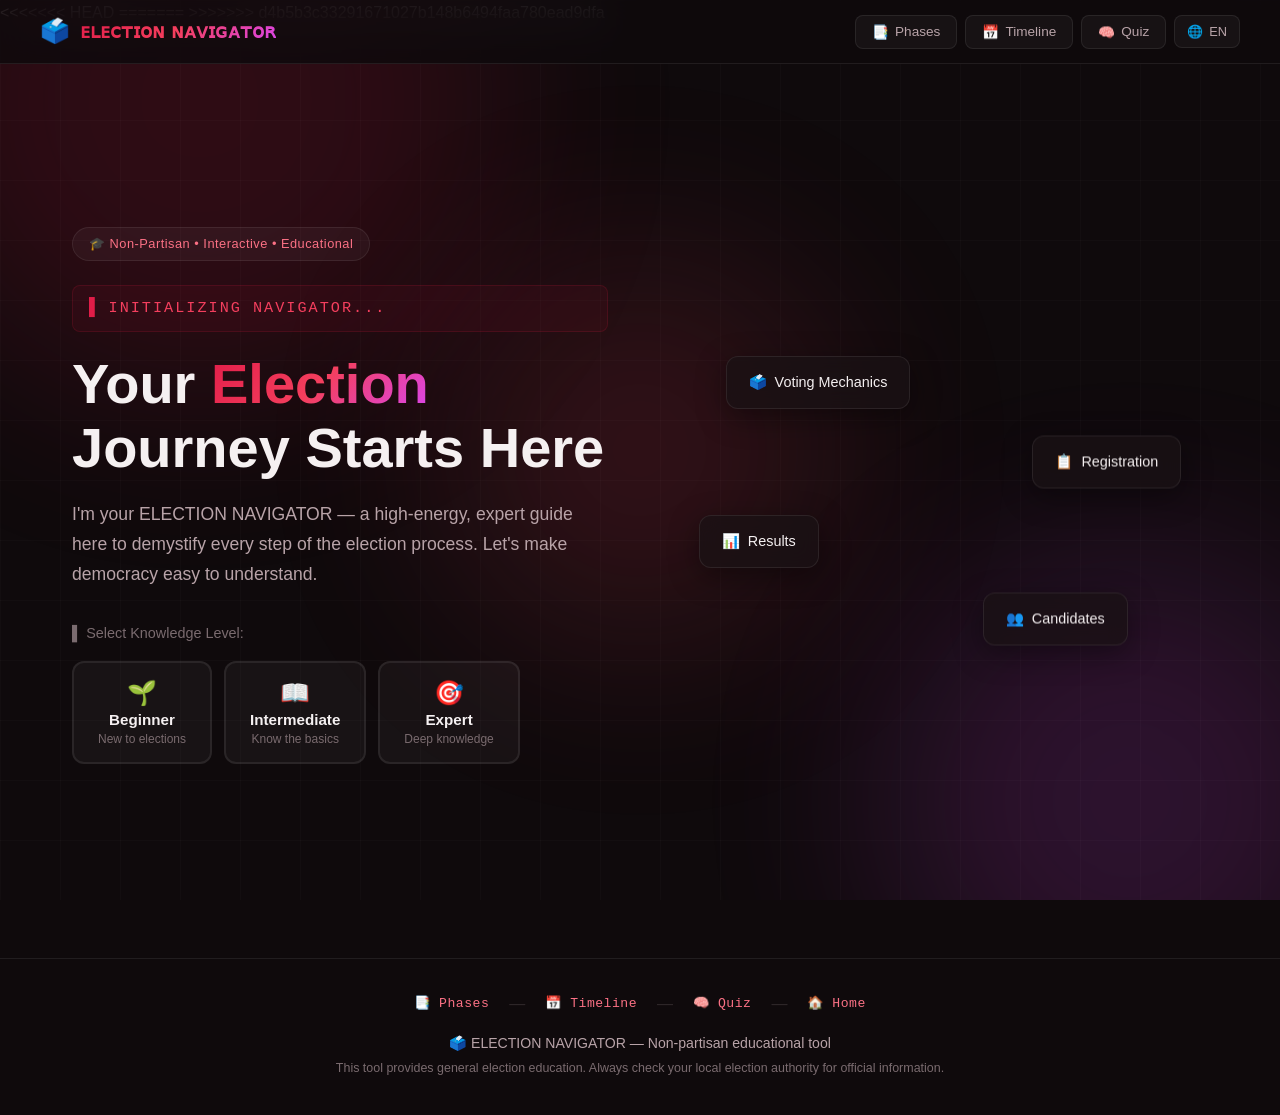
==== commit c8d1f66f: "chore: resolve merge conflicts and add final verification meta tags" ====
--- a/index.html
+++ b/index.html
@@ -1,17 +1,48 @@
 <!DOCTYPE html>
 <html lang="en" dir="ltr">
+
 <head>
     <meta charset="UTF-8">
     <meta name="viewport" content="width=device-width, initial-scale=1.0">
-    <meta name="description" content="Election Navigator — Your interactive, non-partisan guide to understanding the election process from registration to results. Supports multiple languages.">
+    <meta name="description"
+        content="Election Navigator — Your interactive, non-partisan guide to understanding the election process from registration to results. Supports multiple languages.">
     <meta name="theme-color" content="#0f0a0c">
     <meta name="color-scheme" content="dark">
     <meta name="robots" content="index, follow">
     <meta name="author" content="Kanishk Yadav">
-    <meta http-equiv="Content-Security-Policy" content="default-src 'self'; script-src 'self' https://www.googletagmanager.com https://www.google-analytics.com; style-src 'self' https://fonts.googleapis.com 'unsafe-inline'; font-src https://fonts.gstatic.com; connect-src https://www.google-analytics.com https://analytics.google.com; img-src 'self' data:;">
+
+    <!-- SEO: Canonical URL -->
+    <link rel="canonical" href="https://election-navigator.run.app/">
+
+    <!-- SEO: Open Graph -->
+    <meta property="og:type" content="website">
+    <meta property="og:title" content="Election Navigator — Your Guide to the Election Process">
+    <meta property="og:description" content="A non-partisan, interactive educational tool that guides users through the election process from registration to results.">
+    <meta property="og:url" content="https://election-navigator.run.app/">
+    <meta property="og:site_name" content="Election Navigator">
+    <meta property="og:locale" content="en_US">
+
+    <!-- SEO: Twitter Card -->
+    <meta name="twitter:card" content="summary">
+    <meta name="twitter:title" content="Election Navigator">
+    <meta name="twitter:description" content="Non-partisan, interactive election education tool with 5 language support.">
+
+    <!-- Security: Content Security Policy -->
+    <meta http-equiv="Content-Security-Policy"
+        content="default-src 'self'; script-src 'self' https://www.googletagmanager.com https://www.google-analytics.com; style-src 'self' https://fonts.googleapis.com; font-src https://fonts.gstatic.com; connect-src 'self' https://www.google-analytics.com https://analytics.google.com; img-src 'self' data:; manifest-src 'self'; worker-src 'self';">
     <meta http-equiv="X-Content-Type-Options" content="nosniff">
     <meta name="referrer" content="no-referrer">
+
+    <!-- Google Site Verification — Replace YOUR_VERIFICATION_CODE with actual code from Google Search Console -->
+    <meta name="google-site-verification" content="HlpOVd76oJDbWlwBfigXjcZ4m7nC1K3YOTSZlaPAcsY">
     <title>Election Navigator — Your Guide to the Election Process</title>
+
+    <!-- PWA Manifest -->
+    <link rel="manifest" href="manifest.json">
+    <meta name="mobile-web-app-capable" content="yes">
+    <meta name="apple-mobile-web-app-capable" content="yes">
+    <meta name="apple-mobile-web-app-status-bar-style" content="black-translucent">
+    <meta name="apple-mobile-web-app-title" content="ElectionNav">
 
     <!-- Google Structured Data (JSON-LD) -->
     <script type="application/ld+json">
@@ -19,6 +50,7 @@
       "@context": "https://schema.org",
       "@type": "WebApplication",
       "name": "Election Navigator",
+      "url": "https://election-navigator.run.app/",
       "description": "A non-partisan, interactive educational tool that guides users through the election process from registration to results.",
       "applicationCategory": "EducationalApplication",
       "operatingSystem": "Any",
@@ -32,44 +64,55 @@
         "priceCurrency": "USD"
       },
       "inLanguage": ["en", "hi", "ta", "te", "bn"],
-      "isAccessibleForFree": true
+      "isAccessibleForFree": true,
+      "browserRequirements": "Requires JavaScript. Requires ES2020 module support.",
+      "softwareVersion": "2.0.0"
     }
     </script>
 
+<<<<<<< HEAD
+    <!-- Google Analytics 4 — Externalized for CSP compliance -->
+    <script async src="https://www.googletagmanager.com/gtag/js?id=G-RTBHHRLEF7"></script>
+    <script src="js/gtag.js"></script>
+=======
     <!-- Google Analytics 4 -->
-    <script async src="https://www.googletagmanager.com/gtag/js?id=G-XXXXXXXXXX"></script>
+    <script async src="https://www.googletagmanager.com/gtag/js?id=G-RTBHHRLEF7"></script>
     <script>
       window.dataLayer = window.dataLayer || [];
       function gtag(){dataLayer.push(arguments);}
       gtag('js', new Date());
-      gtag('config', 'G-XXXXXXXXXX', { anonymize_ip: true, send_page_view: true });
+      gtag('config', 'G-RTBHHRLEF7', { anonymize_ip: true, send_page_view: true });
     </script>
+>>>>>>> d4b5b3c33291671027b148b6494faa780ead9dfa
 
     <!-- Preconnect & DNS Prefetch -->
     <link rel="preconnect" href="https://fonts.googleapis.com">
     <link rel="preconnect" href="https://fonts.gstatic.com" crossorigin>
     <link rel="dns-prefetch" href="https://www.googletagmanager.com">
-
-    <!-- Google Fonts -->
-    <link href="https://fonts.googleapis.com/css2?family=Inter:wght@300;400;500;600;700;800;900&family=Outfit:wght@400;500;600;700;800&family=JetBrains+Mono:wght@400;500;600;700&display=swap" rel="stylesheet">
-
-    <!-- Preload Critical CSS -->
-    <link rel="preload" href="css/tokens.css" as="style">
-    <link rel="preload" href="css/base.css" as="style">
-
-    <!-- Modular CSS -->
+    <link rel="dns-prefetch" href="https://www.google-analytics.com">
+
+    <!-- Google Fonts — reduced weights, display=swap prevents FOUT -->
+    <link
+        href="https://fonts.googleapis.com/css2?family=Inter:wght@400;600;700;800&family=Outfit:wght@400;700;800&family=JetBrains+Mono:wght@400;700&display=swap"
+        rel="stylesheet" crossorigin="anonymous">
+
+    <!-- CSS Stylesheets -->
     <link rel="stylesheet" href="css/tokens.css">
     <link rel="stylesheet" href="css/base.css">
     <link rel="stylesheet" href="css/layout.css">
     <link rel="stylesheet" href="css/components.css">
     <link rel="stylesheet" href="css/neon-grid.css">
 </head>
+
 <body>
     <!-- Skip Navigation Link (Accessibility) -->
-    <a href="#hero" class="skip-link" id="skip-link">Skip to main content</a>
+    <a href="#main-content" class="skip-link" id="skip-link">Skip to main content</a>
 
     <!-- Live Region for Screen Reader Announcements -->
     <div id="sr-announcer" class="sr-only" aria-live="polite" aria-atomic="true" role="status"></div>
+
+    <!-- Assertive Live Region for urgent announcements (quiz feedback) -->
+    <div id="sr-assertive" class="sr-only" aria-live="assertive" aria-atomic="true" role="alert"></div>
 
     <!-- Animated Background -->
     <div class="bg-animation" aria-hidden="true">
@@ -80,7 +123,7 @@
     </div>
 
     <!-- Header -->
-    <header id="main-header" role="banner">
+    <header id="main-header">
         <div class="header-inner">
             <div class="logo">
                 <span class="logo-icon" aria-hidden="true">🗳️</span>
@@ -98,7 +141,8 @@
                 </button>
                 <!-- Language Selector -->
                 <div class="lang-selector" role="group" aria-label="Language selector">
-                    <button id="lang-toggle" class="nav-btn lang-btn" aria-haspopup="listbox" aria-expanded="false" aria-label="Change language">
+                    <button id="lang-toggle" class="nav-btn lang-btn" aria-haspopup="listbox" aria-expanded="false"
+                        aria-label="Change language">
                         <span aria-hidden="true">🌐</span> <span id="lang-current">EN</span>
                     </button>
                     <ul id="lang-dropdown" class="lang-dropdown hidden" role="listbox" aria-label="Select language">
@@ -109,121 +153,141 @@
     </header>
 
     <!-- Main Content -->
-    <main id="main-content" role="main">
-
-    <!-- Hero / Welcome Section -->
-    <section id="hero" class="hero-section" aria-labelledby="hero-title">
-        <div class="hero-content">
-            <div class="hero-badge" data-i18n="hero.badge">🎓 ɴᴏɴ-ᴘᴀʀᴛɪꜱᴀɴ • ɪɴᴛᴇʀᴀᴄᴛɪᴠᴇ • ᴇᴅᴜᴄᴀᴛɪᴏɴᴀʟ</div>
-            <div class="terminal-init" id="terminal-init" aria-hidden="true">
-                <span class="terminal-caret">▌</span> <span class="terminal-text" data-i18n="hero.terminal">INITIALIZING NAVIGATOR...</span>
-            </div>
-            <h1 class="hero-title" id="hero-title">
-                <span data-i18n="hero.titleLine1">Your</span> <span class="gradient-text" data-i18n="hero.titleHighlight">Election</span> <span data-i18n="hero.titleLine2">Journey Starts Here</span>
-            </h1>
-            <p class="hero-subtitle" data-i18n="hero.subtitle">
-                I'm your <strong>ᴇʟᴇᴄᴛɪᴏɴ ɴᴀᴠɪɢᴀᴛᴏʀ</strong> — a high-energy, expert guide here to
-                demystify every step of the election process. Let's make democracy easy to understand.
-            </p>
-            <div class="hero-cta">
-                <p class="cta-label" data-i18n="hero.ctaLabel">▌ ꜱᴇʟᴇᴄᴛ ᴋɴᴏᴡʟᴇᴅɢᴇ ʟᴇᴠᴇʟ:</p>
-                <div class="level-selector" id="level-selector" role="group" aria-label="Select knowledge level">
-                    <button class="level-btn" data-level="beginner" id="btn-beginner" aria-label="Beginner — New to elections">
-                        <span class="level-emoji" aria-hidden="true">🌱</span>
-                        <span class="level-name" data-i18n="hero.beginner">Beginner</span>
-                        <span class="level-desc" data-i18n="hero.beginnerDesc">New to elections</span>
-                    </button>
-                    <button class="level-btn" data-level="intermediate" id="btn-intermediate" aria-label="Intermediate — Know the basics">
-                        <span class="level-emoji" aria-hidden="true">📖</span>
-                        <span class="level-name" data-i18n="hero.intermediate">Intermediate</span>
-                        <span class="level-desc" data-i18n="hero.intermediateDesc">Know the basics</span>
-                    </button>
-                    <button class="level-btn" data-level="expert" id="btn-expert" aria-label="Expert — Deep knowledge">
-                        <span class="level-emoji" aria-hidden="true">🎯</span>
-                        <span class="level-name" data-i18n="hero.expert">Expert</span>
-                        <span class="level-desc" data-i18n="hero.expertDesc">Deep knowledge</span>
-                    </button>
-                </div>
-            </div>
-        </div>
-        <div class="hero-visual" aria-hidden="true">
-            <div class="hero-card hero-card-1"><span>🗳️</span> Voting Mechanics</div>
-            <div class="hero-card hero-card-2"><span>📋</span> Registration</div>
-            <div class="hero-card hero-card-3"><span>📊</span> Results</div>
-            <div class="hero-card hero-card-4"><span>👥</span> Candidates</div>
-        </div>
-    </section>
-
-    <!-- Region Input Section -->
-    <section id="region-section" class="region-section hidden" aria-labelledby="region-header">
-        <div class="region-card glass-card">
-            <div class="neon-header" id="region-header" data-i18n="region.header">▌║ 📍 ʀᴇɢɪᴏɴ ᴄᴏɴꜰɪɢᴜʀᴀᴛɪᴏɴ ║▌</div>
-            <p data-i18n="region.desc">Enter your country or region for a tailored election timeline — or skip to explore general content.</p>
-            <div class="region-input-group">
-                <label for="region-input" class="sr-only">Enter your country or region</label>
-                <input type="text" id="region-input" placeholder="e.g., United States, India, United Kingdom..." autocomplete="off" maxlength="200" aria-describedby="region-header" data-i18n-placeholder="region.placeholder">
-                <button id="region-submit" class="btn-primary" aria-label="Generate tailored timeline" data-i18n="region.submit">Generate Timeline</button>
-            </div>
-            <button id="region-skip" class="btn-ghost" aria-label="Skip region selection" data-i18n="region.skip">Skip — Show General Info</button>
-        </div>
-    </section>
-
-    <!-- Progress Tracker -->
-    <section id="progress-section" class="progress-section hidden" aria-labelledby="progress-header">
-        <div class="progress-inner">
-            <div class="neon-header" id="progress-header" data-i18n="progress.header">▌║ 📈 ʟᴇᴀʀɴɪɴɢ ᴘʀᴏɢʀᴇꜱꜱ ║▌</div>
-            <div class="unicode-progress-bar" id="unicode-progress" role="progressbar" aria-valuenow="0" aria-valuemin="0" aria-valuemax="100" aria-label="Learning progress">
-                <span class="progress-label" data-i18n="progress.label">𝗞𝗡𝗢𝗪𝗟𝗘𝗗𝗚𝗘 𝗗𝗘𝗧𝗘𝗖𝗧𝗘𝗗:</span>
-                <span class="progress-bar-track" id="progress-bar-visual">[░░░░░░░░░░]</span>
-                <span class="progress-pct" id="progress-pct">0%</span>
-            </div>
+    <main id="main-content">
+
+        <!-- Hero / Welcome Section -->
+        <section id="hero" class="hero-section" aria-labelledby="hero-title">
+            <div class="hero-content">
+                <div class="hero-badge" data-i18n="hero.badge">🎓 ɴᴏɴ-ᴘᴀʀᴛɪꜱᴀɴ • ɪɴᴛᴇʀᴀᴄᴛɪᴠᴇ • ᴇᴅᴜᴄᴀᴛɪᴏɴᴀʟ</div>
+                <div class="terminal-init" id="terminal-init" aria-hidden="true">
+                    <span class="terminal-caret">▌</span> <span class="terminal-text"
+                        data-i18n="hero.terminal">INITIALIZING NAVIGATOR...</span>
+                </div>
+                <h1 class="hero-title" id="hero-title">
+                    <span data-i18n="hero.titleLine1">Your</span> <span class="gradient-text"
+                        data-i18n="hero.titleHighlight">Election</span> <span data-i18n="hero.titleLine2">Journey Starts
+                        Here</span>
+                </h1>
+                <p class="hero-subtitle" data-i18n="hero.subtitle">
+                    I'm your <strong>ᴇʟᴇᴄᴛɪᴏɴ ɴᴀᴠɪɢᴀᴛᴏʀ</strong> — a high-energy, expert guide here to
+                    demystify every step of the election process. Let's make democracy easy to understand.
+                </p>
+                <div class="hero-cta">
+                    <p class="cta-label" data-i18n="hero.ctaLabel">▌ ꜱᴇʟᴇᴄᴛ ᴋɴᴏᴡʟᴇᴅɢᴇ ʟᴇᴠᴇʟ:</p>
+                    <div class="level-selector" id="level-selector" role="group" aria-label="Select knowledge level">
+                        <button class="level-btn" data-level="beginner" id="btn-beginner"
+                            aria-label="Beginner — New to elections">
+                            <span class="level-emoji" aria-hidden="true">🌱</span>
+                            <span class="level-name" data-i18n="hero.beginner">Beginner</span>
+                            <span class="level-desc" data-i18n="hero.beginnerDesc">New to elections</span>
+                        </button>
+                        <button class="level-btn" data-level="intermediate" id="btn-intermediate"
+                            aria-label="Intermediate — Know the basics">
+                            <span class="level-emoji" aria-hidden="true">📖</span>
+                            <span class="level-name" data-i18n="hero.intermediate">Intermediate</span>
+                            <span class="level-desc" data-i18n="hero.intermediateDesc">Know the basics</span>
+                        </button>
+                        <button class="level-btn" data-level="expert" id="btn-expert"
+                            aria-label="Expert — Deep knowledge">
+                            <span class="level-emoji" aria-hidden="true">🎯</span>
+                            <span class="level-name" data-i18n="hero.expert">Expert</span>
+                            <span class="level-desc" data-i18n="hero.expertDesc">Deep knowledge</span>
+                        </button>
+                    </div>
+                </div>
+            </div>
+            <div class="hero-visual" aria-hidden="true">
+                <div class="hero-card hero-card-1"><span>🗳️</span> Voting Mechanics</div>
+                <div class="hero-card hero-card-2"><span>📋</span> Registration</div>
+                <div class="hero-card hero-card-3"><span>📊</span> Results</div>
+                <div class="hero-card hero-card-4"><span>👥</span> Candidates</div>
+            </div>
+        </section>
+
+        <!-- Region Input Section -->
+        <section id="region-section" class="region-section hidden" aria-labelledby="region-heading">
+            <div class="region-card glass-card">
+                <h2 id="region-heading" class="neon-header" data-i18n="region.header">▌║ 📍 ʀᴇɢɪᴏɴ ᴄᴏɴꜰɪɢᴜʀᴀᴛɪᴏɴ ║▌</h2>
+                <p data-i18n="region.desc">Enter your country or region for a tailored election timeline — or skip to
+                    explore general content.</p>
+                <div class="region-input-group">
+                    <label for="region-input" class="sr-only">Enter your country or region</label>
+                    <input type="text" id="region-input" placeholder="e.g., United States, India, United Kingdom..."
+                        autocomplete="off" maxlength="200" aria-describedby="region-heading"
+                        data-i18n-placeholder="region.placeholder">
+                    <button id="region-submit" class="btn-primary" aria-label="Generate tailored timeline"
+                        data-i18n="region.submit">Generate Timeline</button>
+                </div>
+                <button id="region-skip" class="btn-ghost" aria-label="Skip region selection"
+                    data-i18n="region.skip">Skip — Show General Info</button>
+            </div>
+        </section>
+
+        <!-- Progress Tracker -->
+        <section id="progress-section" class="progress-section hidden" aria-labelledby="progress-heading">
+            <div class="progress-inner">
+                <h2 id="progress-heading" class="neon-header" data-i18n="progress.header">▌║ 📈 ʟᴇᴀʀɴɪɴɢ ᴘʀᴏɢʀᴇꜱꜱ ║▌</h2>
+                <div class="unicode-progress-bar" id="unicode-progress" role="progressbar" aria-valuenow="0"
+                    aria-valuemin="0" aria-valuemax="100" aria-label="Learning progress">
+                    <span class="progress-label" data-i18n="progress.label">𝗞𝗡𝗢𝗪𝗟𝗘𝗗𝗚𝗘 𝗗𝗘𝗧𝗘𝗖𝗧𝗘𝗗:</span>
+                    <span class="progress-bar-track" id="progress-bar-visual">[░░░░░░░░░░]</span>
+                    <span class="progress-pct" id="progress-pct">0%</span>
+                </div>
+                <!-- Dynamically populated by renderer.js -->
+                <div class="progress-track" id="progress-track" role="list" aria-label="Phase progress steps"></div>
+            </div>
+        </section>
+
+        <!-- Phase Cards Section -->
+        <section id="phases-section" class="phases-section hidden" aria-labelledby="phases-heading">
+            <h2 id="phases-heading" class="neon-header neon-header-center" data-i18n="phases.header">▌║ 📚 ꜱʏꜱᴛᴇᴍ ᴘʜᴀꜱᴇꜱ ║▌</h2>
+            <div class="neon-separator" aria-hidden="true">————————————————————————————————————</div>
+            <p class="section-desc" data-i18n="phases.desc">Click any phase to dive deep. Complete the quiz to unlock
+                the next phase.</p>
             <!-- Dynamically populated by renderer.js -->
-            <div class="progress-track" id="progress-track" role="list" aria-label="Phase progress steps"></div>
-        </div>
-    </section>
-
-    <!-- Phase Cards Section -->
-    <section id="phases-section" class="phases-section hidden" aria-labelledby="phases-header">
-        <div class="neon-header neon-header-center" id="phases-header" data-i18n="phases.header">▌║ 📚 ꜱʏꜱᴛᴇᴍ ᴘʜᴀꜱᴇꜱ ║▌</div>
-        <div class="neon-separator" aria-hidden="true">————————————————————————————————————</div>
-        <p class="section-desc" data-i18n="phases.desc">Click any phase to dive deep. Complete the quiz to unlock the next phase.</p>
-        <!-- Dynamically populated by renderer.js -->
-        <div class="phases-grid" id="phases-grid" role="list" aria-label="Learning phases"></div>
-    </section>
-
-    <!-- Timeline Section -->
-    <section id="timeline-section" class="timeline-section hidden" aria-labelledby="timeline-header">
-        <div class="neon-header neon-header-center" id="timeline-header" data-i18n="timeline.header">▌║ 📅 ᴇʟᴇᴄᴛɪᴏɴ ᴛɪᴍᴇʟɪɴᴇ ║▌</div>
-        <div class="neon-separator" aria-hidden="true">————————————————————————————————————</div>
-        <p class="section-desc" id="timeline-desc" data-i18n="timeline.defaultDesc">A generalized overview of the election cycle.</p>
-        <!-- Dynamically populated by renderer.js -->
-        <div class="timeline" id="timeline-container" role="list" aria-label="Election timeline events"></div>
-    </section>
+            <div class="phases-grid" id="phases-grid" role="list" aria-label="Learning phases"></div>
+        </section>
+
+        <!-- Timeline Section -->
+        <section id="timeline-section" class="timeline-section hidden" aria-labelledby="timeline-heading">
+            <h2 id="timeline-heading" class="neon-header neon-header-center" data-i18n="timeline.header">▌║ 📅 ᴇʟᴇᴄᴛɪᴏɴ
+                ᴛɪᴍᴇʟɪɴᴇ ║▌</h2>
+            <div class="neon-separator" aria-hidden="true">————————————————————————————————————</div>
+            <p class="section-desc" id="timeline-desc" data-i18n="timeline.defaultDesc">A generalized overview of the
+                election cycle.</p>
+            <!-- Dynamically populated by renderer.js -->
+            <div class="timeline" id="timeline-container" role="list" aria-label="Election timeline events"></div>
+        </section>
 
     </main>
 
     <!-- Quick Actions Bar -->
     <div id="quick-actions" class="quick-actions hidden" role="toolbar" aria-label="Quick actions">
         <div class="qa-terminal-label" aria-hidden="true" data-i18n="quickActions.label">▌ Qᴜɪᴄᴋ-ᴀᴄᴛɪᴏɴ ᴛᴇʀᴍɪɴᴀʟ</div>
-        <button class="qa-btn" id="qa-learn" aria-label="Go to current phase" data-i18n="quickActions.registration">📋 ʀᴇɢɪꜱᴛʀᴀᴛɪᴏɴ</button>
-        <button class="qa-btn" id="qa-timeline" aria-label="Go to timeline" data-i18n="quickActions.timeline">📅 ᴛɪᴍᴇʟɪɴᴇ</button>
+        <button class="qa-btn" id="qa-learn" aria-label="Go to current phase" data-i18n="quickActions.registration">📋
+            ʀᴇɢɪꜱᴛʀᴀᴛɪᴏɴ</button>
+        <button class="qa-btn" id="qa-timeline" aria-label="Go to timeline" data-i18n="quickActions.timeline">📅
+            ᴛɪᴍᴇʟɪɴᴇ</button>
         <button class="qa-btn" id="qa-quiz" aria-label="Start quiz" data-i18n="quickActions.quiz">🧠 Qᴜɪᴢ</button>
         <button class="qa-btn" id="qa-home" aria-label="Return to top" data-i18n="quickActions.home">🏠 ʜᴏᴍᴇ</button>
     </div>
 
     <!-- Phase Detail Modal -->
-    <div id="phase-modal" class="modal-overlay hidden" role="dialog" aria-modal="true" aria-labelledby="phase-modal-title">
+    <div id="phase-modal" class="modal-overlay hidden" role="dialog" aria-modal="true"
+        aria-labelledby="phase-modal-title">
         <div class="modal-content glass-card">
             <button class="modal-close" id="modal-close-btn" aria-label="Close modal">✕</button>
             <div id="modal-body"></div>
             <div class="modal-footer">
-                <button class="btn-primary" id="modal-quiz-btn" data-i18n="modal.quizBtn">🧠 Check for Understanding</button>
+                <button class="btn-primary" id="modal-quiz-btn" data-i18n="modal.quizBtn">🧠 Check for
+                    Understanding</button>
             </div>
         </div>
     </div>
 
     <!-- Quiz Modal -->
-    <div id="quiz-modal" class="modal-overlay hidden" role="dialog" aria-modal="true" aria-labelledby="quiz-modal-title">
+    <div id="quiz-modal" class="modal-overlay hidden" role="dialog" aria-modal="true"
+        aria-labelledby="quiz-modal-title" aria-roledescription="quiz wizard">
         <div class="modal-content glass-card quiz-modal-content">
             <button class="modal-close" id="quiz-close-btn" aria-label="Close quiz">✕</button>
             <div id="quiz-body"></div>
@@ -231,33 +295,41 @@
     </div>
 
     <!-- Completion Celebration -->
-    <div id="celebration" class="celebration hidden" role="alertdialog" aria-modal="true" aria-labelledby="celebration-title">
+    <div id="celebration" class="celebration hidden" role="alertdialog" aria-modal="true"
+        aria-labelledby="celebration-title">
         <div class="celebration-content glass-card">
             <div class="celebration-emoji" aria-hidden="true">🎉</div>
             <h2 id="celebration-title" data-i18n="celebration.title">Congratulations!</h2>
-            <p id="celebration-text" data-i18n="celebration.text">You've completed all phases! You're now an Election Expert!</p>
-            <button class="btn-primary" id="celebration-close-btn" data-i18n="celebration.btn">Continue Exploring</button>
+            <p id="celebration-text" data-i18n="celebration.text">You've completed all phases! You're now an Election
+                Expert!</p>
+            <button class="btn-primary" id="celebration-close-btn" data-i18n="celebration.btn">Continue
+                Exploring</button>
         </div>
     </div>
 
     <!-- Footer -->
-    <footer id="main-footer" role="contentinfo">
+    <footer id="main-footer">
         <div class="footer-inner">
             <nav class="footer-nav" aria-label="Footer navigation">
-                <button class="footer-nav-btn" type="button" aria-label="Navigate to phases" data-nav="phases">📑 <span data-i18n="header.phases">ᴘʜᴀꜱᴇꜱ</span></button>
+                <button class="footer-nav-btn" type="button" aria-label="Navigate to phases" data-nav="phases">📑 <span
+                        data-i18n="header.phases">ᴘʜᴀꜱᴇꜱ</span></button>
                 <span class="footer-sep" aria-hidden="true">—</span>
-                <button class="footer-nav-btn" type="button" aria-label="Navigate to timeline" data-nav="timeline">📅 <span data-i18n="header.timeline">ᴛɪᴍᴇʟɪɴᴇ</span></button>
+                <button class="footer-nav-btn" type="button" aria-label="Navigate to timeline" data-nav="timeline">📅
+                    <span data-i18n="header.timeline">ᴛɪᴍᴇʟɪɴᴇ</span></button>
                 <span class="footer-sep" aria-hidden="true">—</span>
-                <button class="footer-nav-btn" type="button" aria-label="Navigate to quiz" data-nav="quiz">🧠 <span data-i18n="header.quiz">Qᴜɪᴢ</span></button>
+                <button class="footer-nav-btn" type="button" aria-label="Navigate to quiz" data-nav="quiz">🧠 <span
+                        data-i18n="header.quiz">Qᴜɪᴢ</span></button>
                 <span class="footer-sep" aria-hidden="true">—</span>
                 <button class="footer-nav-btn" type="button" aria-label="Return to top" data-nav="home">🏠 Home</button>
             </nav>
             <p data-i18n="footer.tagline">🗳️ <strong>ᴇʟᴇᴄᴛɪᴏɴ ɴᴀᴠɪɢᴀᴛᴏʀ</strong> — Non-partisan educational tool</p>
-            <p class="footer-note" data-i18n="footer.disclaimer">This tool provides general election education. Always check your local election authority for official information.</p>
+            <p class="footer-note" data-i18n="footer.disclaimer">This tool provides general election education. Always
+                check your local election authority for official information.</p>
         </div>
     </footer>
 
     <!-- ES Module Entry Point -->
     <script type="module" src="js/main.js"></script>
 </body>
-</html>
+
+</html>
--- a/css/base.css
+++ b/css/base.css
@@ -105,6 +105,42 @@
   }
 }
 
+/* ===== Accessibility: Forced Colors (Windows High Contrast) ===== */
+@media (forced-colors: active) {
+  .skip-link,
+  .btn-primary,
+  .btn-ghost,
+  .qa-btn,
+  .nav-btn,
+  .level-btn,
+  .quiz-option,
+  .footer-nav-btn {
+    border: 2px solid ButtonText;
+    forced-color-adjust: none;
+  }
+
+  .gradient-text {
+    -webkit-text-fill-color: LinkText;
+    color: LinkText;
+  }
+
+  .phase-card.active {
+    border-color: Highlight;
+  }
+
+  .phase-card.locked {
+    opacity: 0.7;
+  }
+
+  .modal-overlay {
+    background: Canvas;
+  }
+
+  *:focus-visible {
+    outline: 3px solid Highlight;
+  }
+}
+
 /* Animated Background */
 .bg-animation {
   position: fixed;
@@ -186,14 +222,6 @@
 }
 
 /* Section typography */
-.section-title {
-  font-family: var(--font-display);
-  font-size: 2rem;
-  font-weight: 700;
-  text-align: center;
-  margin-bottom: 0.5rem;
-}
-
 .section-desc {
   text-align: center;
   color: var(--text-secondary);
@@ -203,13 +231,12 @@
   margin-right: auto;
 }
 
-.section-label {
-  font-family: var(--font-display);
-  font-size: 1rem;
-  font-weight: 600;
-  color: var(--text-muted);
-  text-align: center;
-  text-transform: uppercase;
-  letter-spacing: 2px;
-  margin-bottom: 1.5rem;
-}
+/* Modal body lock — replaces inline style for CSP compliance */
+body.modal-open {
+  overflow: hidden;
+}
+
+/* Quiz review button spacing — replaces inline style */
+.quiz-review-btn {
+  margin-left: 10px;
+}
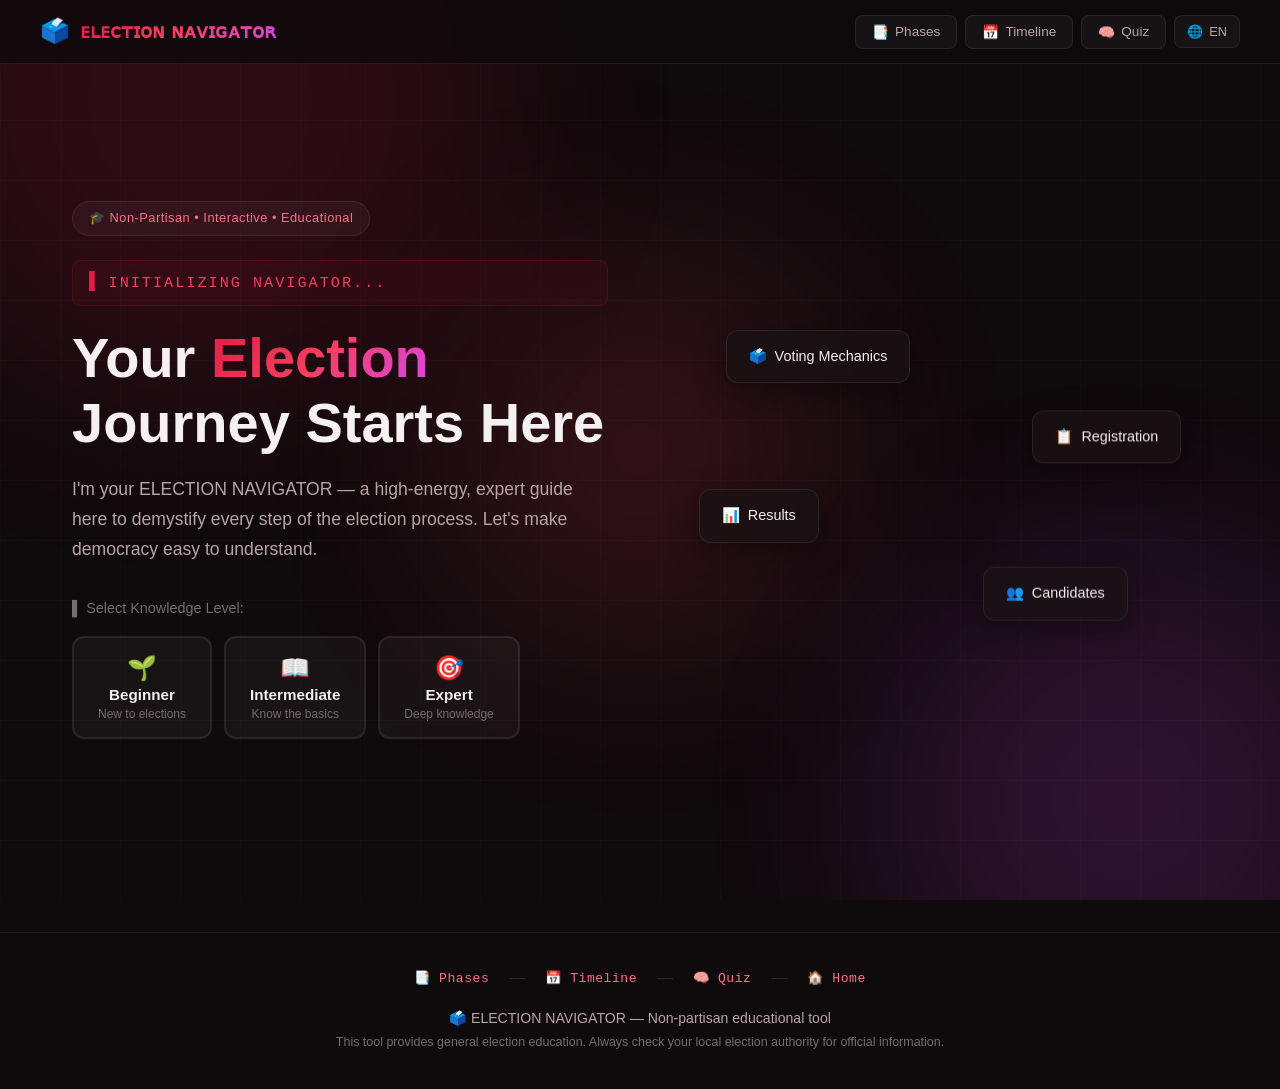
==== commit a99c6e9e: "fix: resolve merge conflict in index.html" ====
--- a/index.html
+++ b/index.html
@@ -70,20 +70,9 @@
     }
     </script>
 
-<<<<<<< HEAD
     <!-- Google Analytics 4 — Externalized for CSP compliance -->
     <script async src="https://www.googletagmanager.com/gtag/js?id=G-RTBHHRLEF7"></script>
     <script src="js/gtag.js"></script>
-=======
-    <!-- Google Analytics 4 -->
-    <script async src="https://www.googletagmanager.com/gtag/js?id=G-RTBHHRLEF7"></script>
-    <script>
-      window.dataLayer = window.dataLayer || [];
-      function gtag(){dataLayer.push(arguments);}
-      gtag('js', new Date());
-      gtag('config', 'G-RTBHHRLEF7', { anonymize_ip: true, send_page_view: true });
-    </script>
->>>>>>> d4b5b3c33291671027b148b6494faa780ead9dfa
 
     <!-- Preconnect & DNS Prefetch -->
     <link rel="preconnect" href="https://fonts.googleapis.com">
